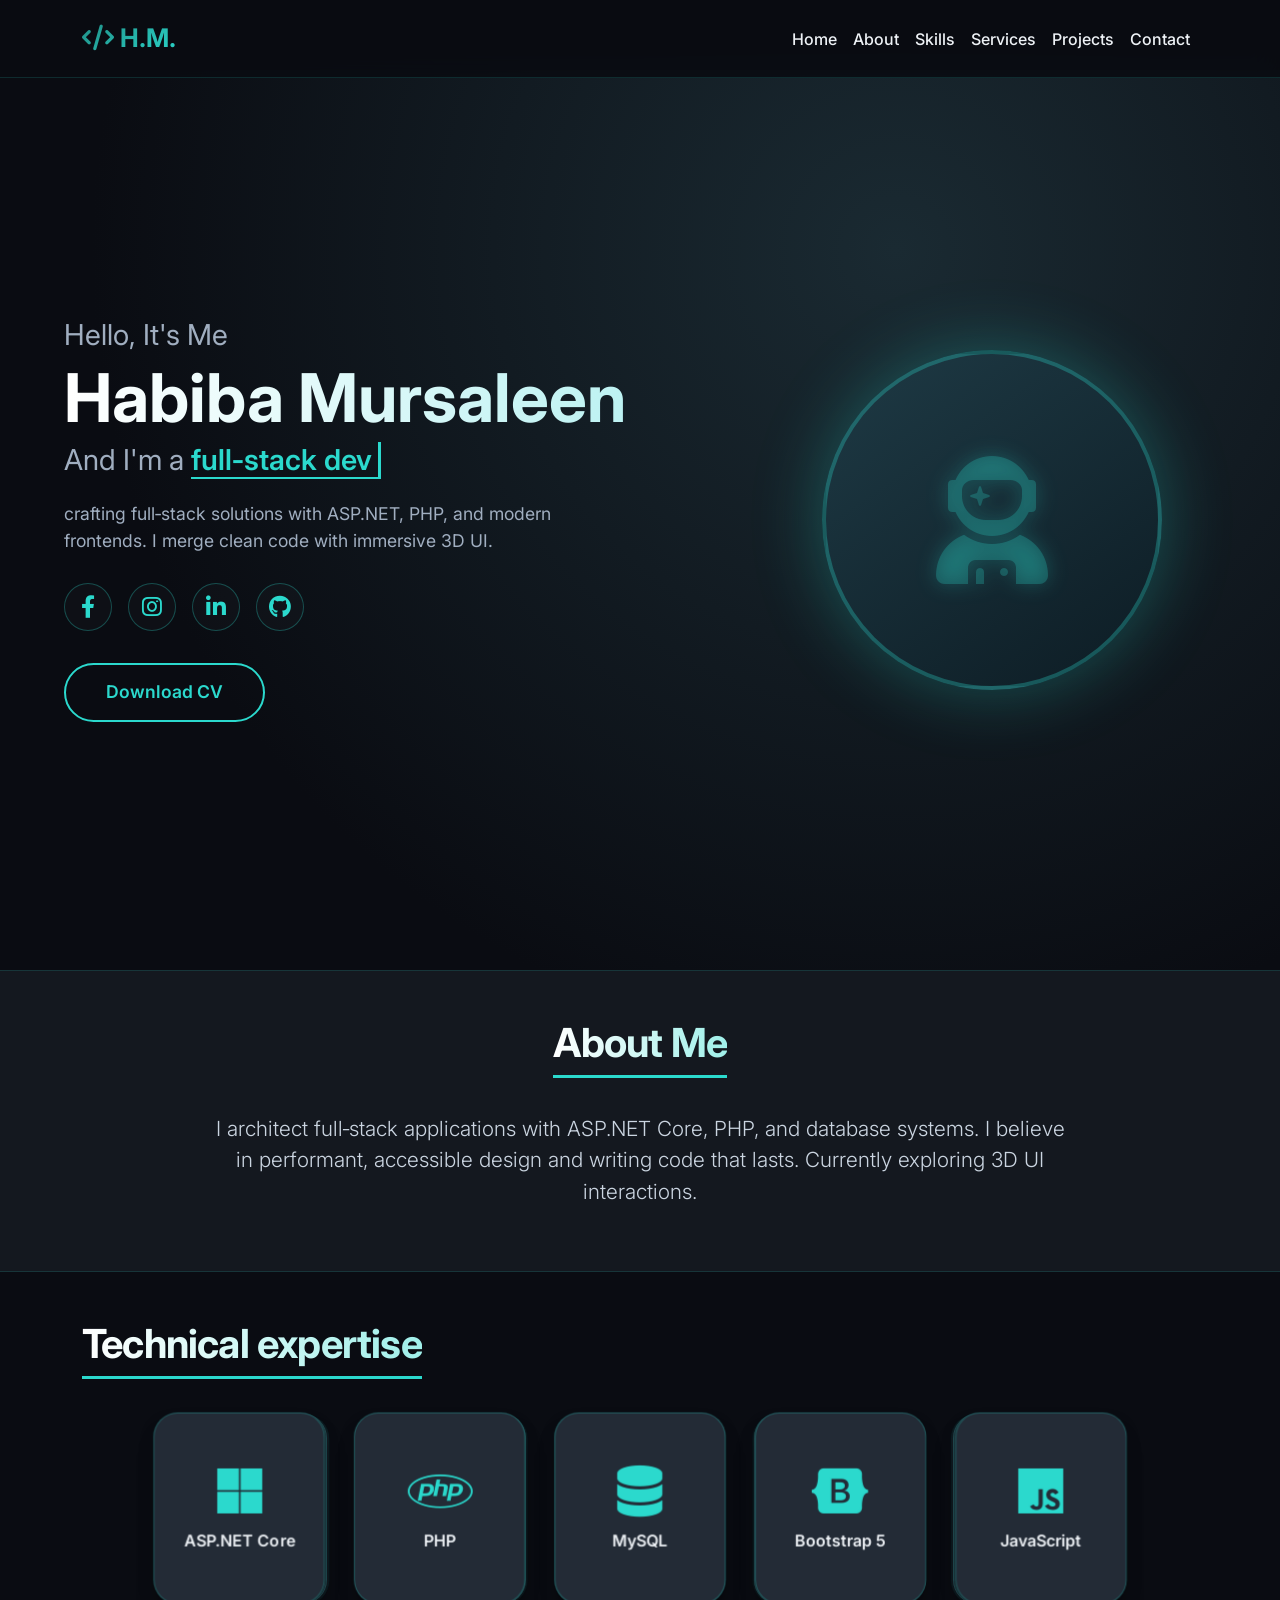
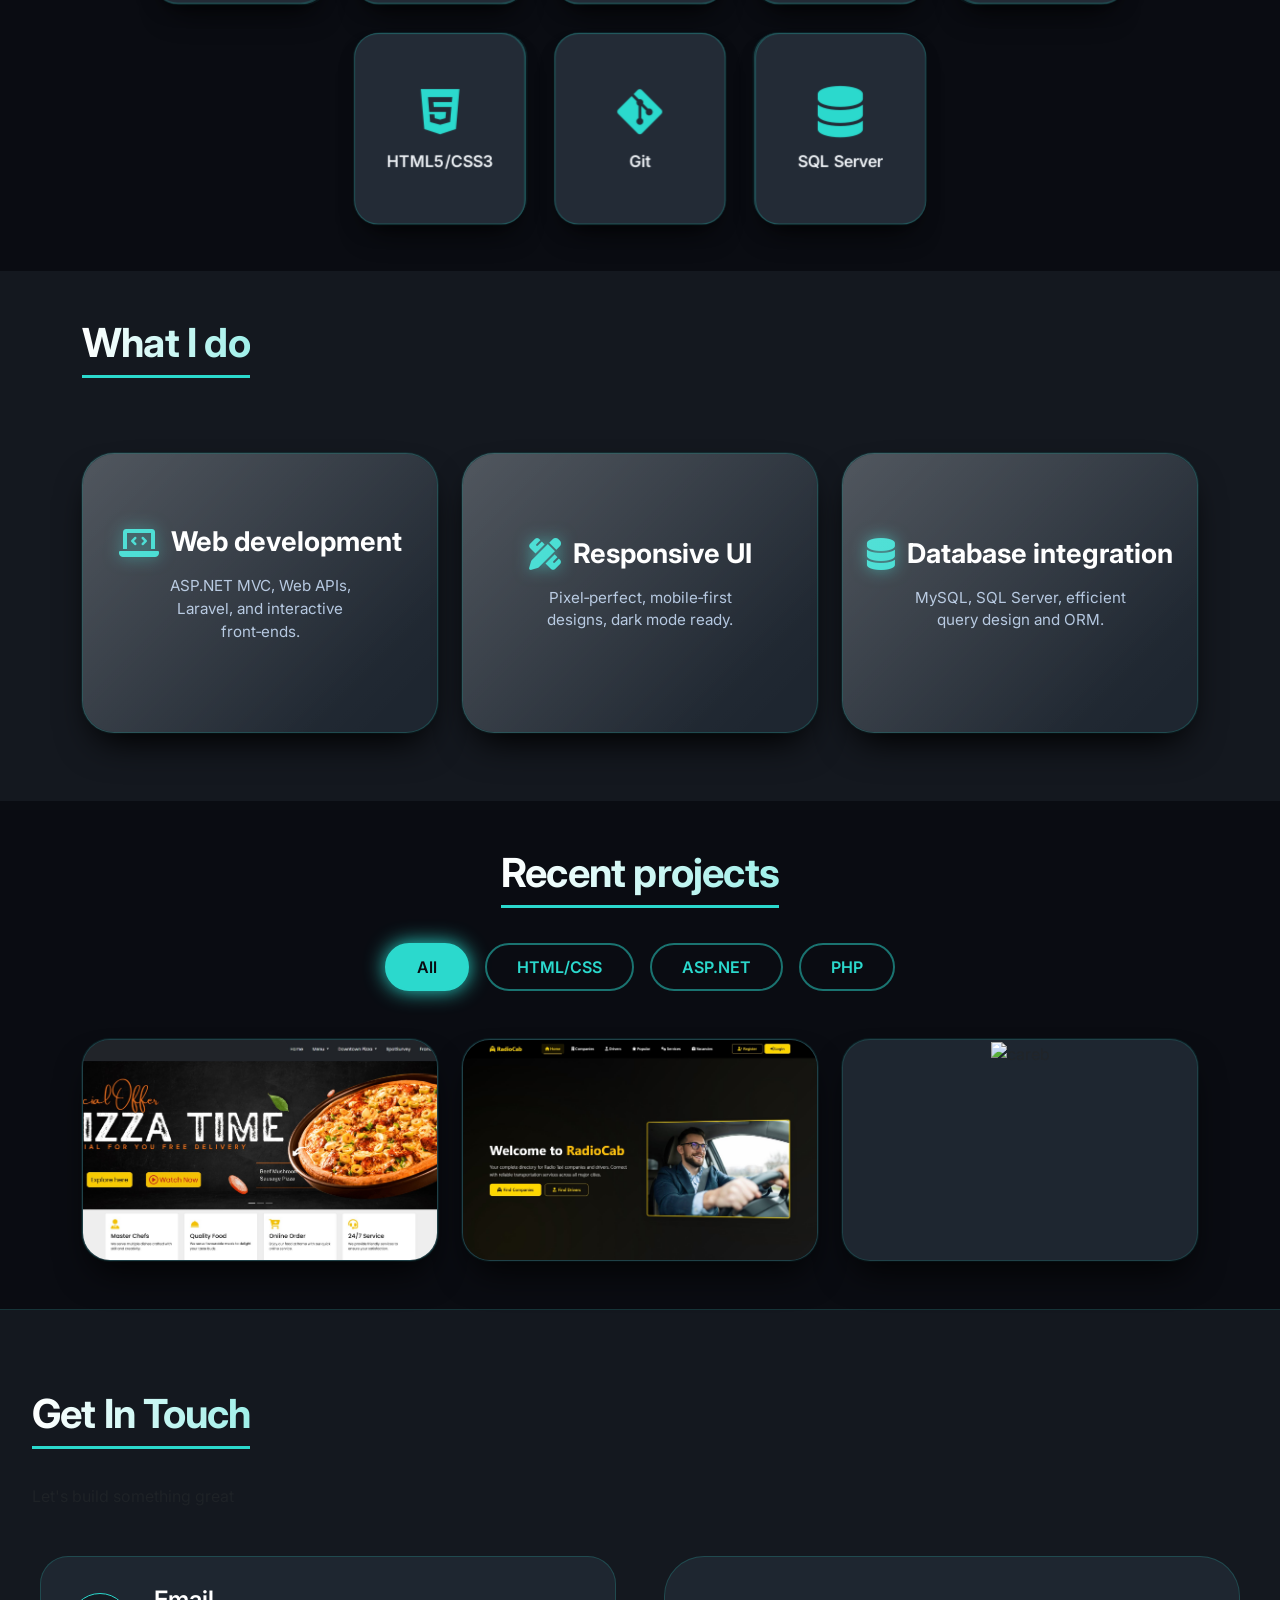
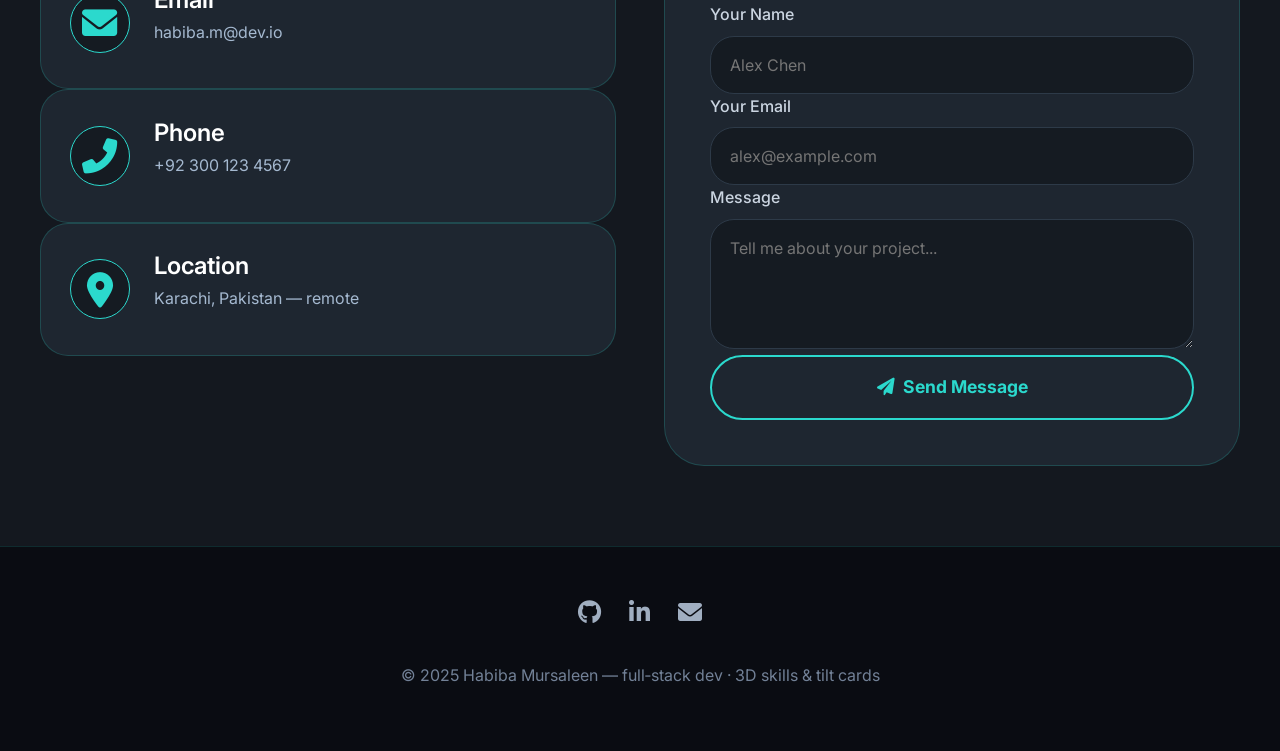
==== index.html @ 74e02c1f "add new version" ====
<!DOCTYPE html>
<html lang="en">
<head>
  <meta charset="UTF-8">
  <meta name="viewport" content="width=device-width, initial-scale=1.0">
  <title>Habiba Mursaleen · full‑stack dev (3D skills)</title>
  <!-- Animate.css + AOS + Font Awesome + Google Fonts + Bootstrap -->
  <link rel="stylesheet" href="https://cdnjs.cloudflare.com/ajax/libs/animate.css/4.1.1/animate.min.css"/>
  <link href="https://unpkg.com/aos@2.3.1/dist/aos.css" rel="stylesheet">
  <link rel="stylesheet" href="https://cdnjs.cloudflare.com/ajax/libs/font-awesome/6.0.0-beta3/css/all.min.css">
  <link href="https://fonts.googleapis.com/css2?family=Inter:opsz,wght@14..32,300;14..32,400;14..32,600;14..32,700&display=swap" rel="stylesheet">
  <link rel="stylesheet" href="https://cdn.jsdelivr.net/npm/bootstrap@5.3.0/dist/css/bootstrap.min.css">
  <style>
    :root {
      --bg-dark: #0a0c12;
      --surface-dark: #14181f;
      --card-dark: #1e2630;
      --primary-cyan: #2bd9cd;
      --primary-glow: #17c5b8;
      --text-light: #eef2f6;
      --text-muted: #a0aec0;
      --border-glow: rgba(43, 217, 205, 0.15);
      --grad-cyan: linear-gradient(145deg, #1f8a82, #2bd9cd);
      --shadow-card: 0 20px 35px -10px rgba(0, 0, 0, 0.8), 0 0 0 1px rgba(43, 217, 205, 0.1);
      --shadow-hover: 0 30px 45px -12px #000000, 0 0 0 1.5px #2bd9cd;
    }

    * {
      margin: 0;
      padding: 0;
      box-sizing: border-box;
    }

    body {
      font-family: 'Inter', sans-serif;
      background-color: var(--bg-dark);
      color: var(--text-light);
      overflow-x: hidden;
      scroll-behavior: smooth;
    }

    /* navbar */
    .navbar {
      background: rgba(10, 12, 18, 0.85) !important;
      backdrop-filter: blur(14px);
      padding: 0.9rem 2rem;
      border-bottom: 1px solid var(--border-glow);
    }
    .navbar-brand, .nav-link {
      color: var(--text-light) !important;
      font-weight: 500;
      transition: 0.2s;
    }
    .navbar-brand {
      font-weight: 700;
      font-size: 1.6rem;
      background: var(--grad-cyan);
      -webkit-background-clip: text;
      background-clip: text;
      color: transparent !important;
    }
    .nav-link:hover {
      color: var(--primary-cyan) !important;
      transform: translateY(-1px);
      text-shadow: 0 0 6px rgba(43, 217, 205, 0.6);
    }

    /* home */
    .main {
      display: flex;
      width: 100%;
      min-height: 100vh;
      background: radial-gradient(circle at 70% 20%, #1a2a32, var(--bg-dark) 70%);
      align-items: center;
      padding: 0 5%;
    }
    .div1 { flex: 1.2; padding-right: 2rem; }
    .div2 { flex: 0.8; display: flex; justify-content: center; align-items: center; }
    .home h3 {
      font-size: 1.8rem;
      font-weight: 400;
      color: var(--text-muted);
    }
    .home h1 {
      font-size: 4.2rem;
      font-weight: 700;
      line-height: 1.1;
      background: linear-gradient(to right, #ffffff, #b0f0f0);
      -webkit-background-clip: text;
      background-clip: text;
      color: transparent;
    }
    .home h3 span {
      color: var(--primary-cyan);
      font-weight: 600;
      border-bottom: 2px solid var(--primary-cyan);
    }
    .home p {
      font-size: 1.1rem;
      color: var(--text-muted);
      max-width: 550px;
      margin: 1.5rem 0 1.8rem;
    }
    .social-icons {
      display: flex;
      gap: 1rem;
      margin-bottom: 2rem;
    }
    .social-icons a {
      display: inline-flex;
      align-items: center;
      justify-content: center;
      width: 48px;
      height: 48px;
      border-radius: 50%;
      background: rgba(255,255,255,0.02);
      border: 1.5px solid rgba(43, 217, 205, 0.3);
      color: var(--primary-cyan);
      font-size: 1.4rem;
      transition: 0.25s;
      text-decoration: none;
    }
    .social-icons a:hover {
      background: var(--primary-cyan);
      color: #0a0c12;
      border-color: var(--primary-cyan);
      box-shadow: 0 0 20px var(--primary-cyan);
      transform: scale(1.07);
    }
    .btn-modern {
      position: relative;
      background: transparent;
      border: 2px solid var(--primary-cyan);
      border-radius: 3rem;
      padding: 0.9rem 2.5rem;
      font-weight: 600;
      font-size: 1.1rem;
      color: var(--primary-cyan);
      transition: 0.3s;
      overflow: hidden;
      z-index: 1;
    }
    .btn-modern::before {
      content: '';
      position: absolute;
      top: 0;
      left: 0;
      width: 0%;
      height: 100%;
      background: var(--primary-cyan);
      transition: 0.4s ease;
      z-index: 0;
    }
    .btn-modern:hover {
      color: #0a0c12;
    }
    .btn-modern:hover::before { width: 100%; }
    .btn-modern a { text-decoration: none; color: inherit; }

    .profile-glow {
      width: 340px; height: 340px; border-radius: 50%;
      background: linear-gradient(145deg, #1e3a45, #0d1c24);
      border: 4px solid rgba(43, 217, 205, 0.3);
      box-shadow: 0 0 70px rgba(43, 217, 205, 0.3);
      display: flex; align-items: center; justify-content: center;
      font-size: 8rem; color: rgba(43, 217, 205, 0.25);
      transition: 0.4s;
    }
    .profile-glow i { filter: drop-shadow(0 0 10px #2bd9cd); }
    .profile-glow:hover {
      border-color: var(--primary-cyan);
      box-shadow: 0 0 100px var(--primary-cyan);
    }

    /* headings */
    section h2 {
      font-size: 2.5rem; font-weight: 700; color: #ffffff;
      margin-bottom: 2.2rem; letter-spacing: -0.02em;
      background: linear-gradient(to right, #fff, #a0f0ea);
      -webkit-background-clip: text; background-clip: text; color: transparent;
      border-bottom: 3px solid var(--primary-cyan); padding-bottom: 8px;
      display: inline-block;
    }

    #about {
      background-color: var(--surface-dark);
      border-top: 1px solid var(--border-glow);
      border-bottom: 1px solid var(--border-glow);
    }
    #about p.lead {
      color: #cbd5e1; font-size: 1.3rem; max-width: 850px;
      margin-left: auto; margin-right: auto;
    }

    /* ===== PROFESSIONAL 3D TECHNICAL SKILLS SECTION (INTEGRATED) ===== */
    .skills-3d {
      max-width: 1300px;
      margin: 0 auto;
      text-align: center;
    }

    .skills-grid {
      display: flex;
      flex-wrap: wrap;
      justify-content: center;
      gap: 1.8rem;
      perspective: 2000px;
    }

    /* elegant 3D card */
    .skill-card-3d {
      width: 170px;
      height: 190px;
      transform-style: preserve-3d;
      transition: all 0.4s cubic-bezier(0.23, 1, 0.32, 1);
      cursor: pointer;
      position: relative;
    }

    .skill-card-inner {
      position: relative;
      width: 100%;
      height: 100%;
      transform-style: preserve-3d;
      transition: transform 0.4s;
    }

    /* base layer - main card */
    .skill-base {
      position: absolute;
      width: 100%;
      height: 100%;
      background: #1e2630;
      border-radius: 24px;
      transform: translateZ(0);
      box-shadow: 0 20px 30px -15px rgba(0, 0, 0, 0.7);
      border: 1px solid rgba(43, 217, 205, 0.2);
      transition: all 0.3s;
    }

    /* front layer - content */
    .skill-front {
      position: absolute;
      width: 100%;
      height: 100%;
      background: #232b36;
      border-radius: 24px;
      transform: translateZ(15px);
      display: flex;
      flex-direction: column;
      align-items: center;
      justify-content: center;
      padding: 1.2rem;
      box-shadow: 0 10px 20px -8px rgba(0, 0, 0, 0.5);
      border: 1px solid rgba(43, 217, 205, 0.3);
      transition: transform 0.3s, border-color 0.2s;
    }

    .skill-front i {
      font-size: 3.2rem;
      color: #2bd9cd;
      margin-bottom: 0.8rem;
      transition: all 0.3s;
    }

    .skill-front span {
      font-weight: 600;
      font-size: 1rem;
      color: #eef2f6;
      text-align: center;
      line-height: 1.4;
    }

    /* middle depth layer */
    .skill-mid {
      position: absolute;
      width: 100%;
      height: 100%;
      background: #1a212a;
      border-radius: 24px;
      transform: translateZ(8px);
      border: 1px solid rgba(43, 217, 205, 0.15);
      transition: transform 0.3s;
    }

    /* back layer (shadow depth) */
    .skill-back {
      position: absolute;
      width: 100%;
      height: 100%;
      background: #151c24;
      border-radius: 24px;
      transform: translateZ(-8px);
      box-shadow: 0 0 0 1px rgba(43, 217, 205, 0.1);
      transition: transform 0.3s;
    }

    /* subtle shine overlay */
    .skill-shine {
      position: absolute;
      top: 0;
      left: 0;
      width: 100%;
      height: 100%;
      border-radius: 24px;
      background: linear-gradient(135deg, rgba(255,255,255,0.1) 0%, rgba(255,255,255,0) 70%);
      pointer-events: none;
      z-index: 10;
      transform: translateZ(20px);
      opacity: 0;
      transition: opacity 0.3s;
    }

    /* HOVER EFFECTS */
    .skill-card-3d:hover {
      transform: translateZ(20px) rotateX(4deg) rotateY(6deg);
    }

    .skill-card-3d:hover .skill-front {
      transform: translateZ(28px);
      border-color: #2bd9cd;
      box-shadow: 0 15px 30px -10px rgba(43, 217, 205, 0.3);
    }

    .skill-card-3d:hover .skill-mid {
      transform: translateZ(14px);
      background: #1f2937;
    }

    .skill-card-3d:hover .skill-back {
      transform: translateZ(-12px);
      background: #11181f;
      box-shadow: 0 0 0 2px rgba(43, 217, 205, 0.2);
    }

    .skill-card-3d:hover .skill-shine {
      opacity: 0.5;
    }

    .skill-card-3d:hover .skill-front i {
      color: #ffffff;
      filter: drop-shadow(0 0 10px #2bd9cd);
      transform: scale(1.1);
    }

    .skill-card-3d:hover .skill-base {
      background: #1a2632;
      border-color: rgba(43, 217, 205, 0.4);
    }

    /* individual icon colors on hover (subtle variation) */
    .skill-card-3d:hover:nth-child(1) i { color: #2bd9cd; }
    .skill-card-3d:hover:nth-child(2) i { color: #a78bfa; }
    .skill-card-3d:hover:nth-child(3) i { color: #f59e0b; }
    .skill-card-3d:hover:nth-child(4) i { color: #ec4899; }
    .skill-card-3d:hover:nth-child(5) i { color: #fbbf24; }
    .skill-card-3d:hover:nth-child(6) i { color: #34d399; }
    .skill-card-3d:hover:nth-child(7) i { color: #f87171; }
    .skill-card-3d:hover:nth-child(8) i { color: #60a5fa; }

    /* service cards with 3D tilt (existing) */
    .service-card {
      border-radius: 32px;
      transform-style: preserve-3d;
      height: 280px;
      width: 100%;
      cursor: pointer;
      margin-bottom: 20px;
    }

    .service-card .atvImg-container {
      position: relative;
      width: 100%;
      height: 100%;
      border-radius: 32px;
      transition: all 0.2s ease-out;
    }

    .service-card .atvImg-container.over {
      box-shadow: 0 45px 100px rgba(0, 0, 0, 0.6), 0 0 0 2px var(--primary-cyan);
    }

    .service-card .atvImg-layers {
      position: relative;
      width: 100%;
      height: 100%;
      border-radius: 32px;
      overflow: hidden;
      transform-style: preserve-3d;
      background: var(--card-dark);
      box-shadow: var(--shadow-card);
      border: 1px solid rgba(43, 217, 205, 0.2);
    }

    .service-card .atvImg-rendered-layer {
      position: absolute;
      width: 100%;
      height: 100%;
      top: 0;
      left: 0;
      transition: all 0.1s ease-out;
      border-radius: 32px;
      display: flex;
      flex-direction: column;
      align-items: center;
      justify-content: center;
      text-align: center;
      background: transparent;
      pointer-events: none;
    }

    .service-card .atvImg-shadow {
      position: absolute;
      top: 5%; left: 5%;
      width: 90%; height: 90%;
      transition: all 0.2s ease-out;
      box-shadow: 0 8px 30px rgba(0, 0, 0, 0.8);
      border-radius: 32px;
      pointer-events: none;
    }

    .service-card .atvImg-shine {
      position: absolute;
      top: 0; left: 0; right: 0; bottom: 0;
      border-radius: 32px;
      background: linear-gradient(135deg, rgba(255,255,255,0.2) 0%,rgba(255,255,255,0) 80%);
      pointer-events: none;
      z-index: 10;
      opacity: 0.7;
    }

    .service-content {
      display: flex;
      flex-direction: column;
      align-items: center;
      padding: 1.5rem;
    }
    .title-wrapper {
      display: flex;
      align-items: center;
      gap: 12px;
      margin-bottom: 1rem;
    }
    .title-wrapper i {
      font-size: 2rem;
      color: var(--primary-cyan);
      filter: drop-shadow(0 0 8px rgba(43, 217, 205, 0.6));
    }
    .title-wrapper h3 {
      font-size: 1.7rem;
      font-weight: 700;
      color: #ffffff;
      margin: 0;
    }
    .service-desc {
      color: #b0c4de;
      font-size: 0.95rem;
      max-width: 240px;
      line-height: 1.5;
      text-align: center;
    }

    /* project cards */
    .project-item {
      perspective: 1200px;
    }
    .project-item .card {
      background: var(--card-dark);
      border: 1px solid rgba(43, 217, 205, 0.15);
      border-radius: 28px;
      overflow: hidden;
      box-shadow: var(--shadow-card);
      transition: 0.3s ease;
      position: relative;
    }
    .project-img-wrapper {
      position: relative;
      overflow: hidden;
      height: 220px;
    }
    .project-img-wrapper img {
      width: 100%;
      height: 100%;
      object-fit: cover;
      transition: transform 0.5s ease;
    }
    .project-overlay {
      position: absolute;
      top: 0; left: 0; width: 100%; height: 100%;
      background: linear-gradient(145deg, rgba(10, 12, 18, 0.85), rgba(43, 217, 205, 0.25));
      backdrop-filter: blur(4px);
      display: flex; flex-direction: column; justify-content: center; align-items: center;
      padding: 1.5rem; text-align: center;
      opacity: 0; transform: translateY(20px);
      transition: opacity 0.4s ease, transform 0.4s ease;
      border-radius: 28px;
    }
    .project-overlay p { color: #e0f2fe; margin-bottom: 1rem; font-size: 0.95rem; }
    .project-overlay .tech-badge {
      display: flex; gap: 8px; flex-wrap: wrap; justify-content: center; margin-bottom: 1.2rem;
    }
    .project-overlay .tech-badge span {
      background: rgba(43, 217, 205, 0.2); border: 1px solid var(--primary-cyan);
      border-radius: 40px; padding: 4px 14px; font-size: 0.8rem; font-weight: 600; color: #fff;
    }
    .project-overlay .btn-ghost {
      background: transparent; border: 2px solid white; border-radius: 40px;
      padding: 8px 24px; font-weight: 600; color: white; text-decoration: none; transition: 0.2s;
    }
    .project-overlay .btn-ghost:hover {
      background: white; color: #0a0c12; border-color: var(--primary-cyan);
    }
    .project-item .card:hover .project-overlay {
      opacity: 1; transform: translateY(0);
    }
    .project-item .card:hover img { transform: scale(1.1); }
    .card-body a { text-decoration: none; font-weight: 700; font-size: 1.3rem; color: #ffffff; }
    .card-body a:hover { color: var(--primary-cyan); }
    .card-body p { color: #a0b3c9; }

    /* filter buttons */
    .filter {
      background: transparent; border: 2px solid rgba(43, 217, 205, 0.5);
      color: var(--primary-cyan); font-weight: 600; border-radius: 50px;
      padding: 10px 30px; margin: 0 6px; transition: 0.2s;
    }
    .filter:hover, .filter.active {
      background: var(--primary-cyan); border-color: var(--primary-cyan);
      color: #0a0c12; box-shadow: 0 0 20px #2bd9cd;
    }

    /* contact section */
    .contact {
      background: var(--surface-dark); border-top: 1px solid var(--border-glow);
      padding: 5rem 2rem;
    }
    .contact-content {
      max-width: 1200px; margin: 3rem auto 0;
      display: grid; grid-template-columns: 1fr 1fr; gap: 3rem;
    }
    .contact-item {
      display: flex; align-items: center; gap: 1.5rem;
      padding: 1.8rem; background: var(--card-dark);
      border-radius: 28px; border: 1px solid rgba(43, 217, 205, 0.2);
      transition: 0.25s;
    }
    .contact-item:hover {
      border-color: var(--primary-cyan); transform: translateX(8px);
      box-shadow: 0 0 25px rgba(43,217,205,0.3);
    }
    .contact-item i {
      font-size: 2.2rem; color: var(--primary-cyan);
      width: 60px; height: 60px; display: flex; align-items: center; justify-content: center;
      background: rgba(0,0,0,0.3); border-radius: 50%; border: 1px solid var(--primary-cyan);
    }
    .contact-details h4 { color: #ffffff; margin-bottom: 0.3rem; font-weight: 600; }
    .contact-details p { color: #a5b9d0; }
    .contact-form {
      background: var(--card-dark); padding: 2.8rem;
      border-radius: 40px; border: 1px solid rgba(43, 217, 205, 0.2);
    }
    .form-group label { display: block; color: #cbd5e1; font-weight: 500; margin-bottom: 0.6rem; }
    .form-group input, .form-group textarea {
      width: 100%; padding: 1rem 1.2rem;
      background: rgba(0,0,0,0.3); border: 1.5px solid #2d3a48;
      border-radius: 24px; color: #f1f7fe; transition: 0.2s;
    }
    .form-group input:focus, .form-group textarea:focus {
      outline: none; border-color: var(--primary-cyan);
      box-shadow: 0 0 15px rgba(43,217,205,0.3);
    }
    .submit-btn {
      width: 100%; padding: 1.1rem; background: transparent;
      border: 2px solid var(--primary-cyan); color: var(--primary-cyan);
      border-radius: 40px; font-weight: 700; font-size: 1.1rem; transition: 0.3s;
    }
    .submit-btn:hover {
      background: var(--primary-cyan); color: #0a0c12;
      box-shadow: 0 0 30px #2bd9cd;
    }

    footer {
      background: #0a0c12; border-top: 1px solid rgba(43,217,205,0.15);
      padding: 3rem 0; text-align: center;
    }
    footer .social-icon {
      color: var(--text-muted); font-size: 1.5rem; margin: 0 12px; transition: 0.2s;
    }
    footer .social-icon:hover {
      color: var(--primary-cyan); text-shadow: 0 0 12px #2bd9cd;
    }
    footer p { color: #728197; margin-top: 2rem; }
    footer i.fa-heart { color: #ff79c6; }

    #typed { border-right: 3px solid var(--primary-cyan); padding-right: 6px; animation: blink 0.8s step-end infinite; }
    @keyframes blink { 50% { border-color: transparent; } }
  </style>
</head>
<body>
  <!-- navbar -->
  <nav class="navbar navbar-expand-lg fixed-top navbar-dark">
    <div class="container">
      <a class="navbar-brand animate__animated animate__pulse" href="#home"><i class="fas fa-code"></i> H.M.</a>
      <button class="navbar-toggler" type="button" data-bs-toggle="collapse" data-bs-target="#navbarNav">
        <span class="navbar-toggler-icon"></span>
      </button>
      <div class="collapse navbar-collapse" id="navbarNav">
        <ul class="navbar-nav ms-auto">
          <li class="nav-item"><a class="nav-link" href="#home">Home</a></li>
          <li class="nav-item"><a class="nav-link" href="#about">About</a></li>
          <li class="nav-item"><a class="nav-link" href="#skills">Skills</a></li>
          <li class="nav-item"><a class="nav-link" href="#services">Services</a></li>
          <li class="nav-item"><a class="nav-link" href="#projects">Projects</a></li>
          <li class="nav-item"><a class="nav-link" href="#contact">Contact</a></li>
        </ul>
      </div>
    </div>
  </nav>

  <!-- home -->
  <section id="home" style="padding-top: 70px;">
    <div class="main">
      <div class="div1" data-aos="fade-right">
        <div class="home">
          <h3>Hello, It's Me</h3>
          <h1>Habiba Mursaleen</h1>
          <h3>And I'm a <span id="typed"></span></h3>
          <p>crafting full‑stack solutions with ASP.NET, PHP, and modern frontends. I merge clean code with immersive 3D UI.</p>
          <div class="social-icons">
            <a href="#" aria-label="facebook"><i class="fab fa-facebook-f"></i></a>
            <a href="#" aria-label="instagram"><i class="fab fa-instagram"></i></a>
            <a href="#" aria-label="linkedin"><i class="fab fa-linkedin-in"></i></a>
            <a href="#" aria-label="github"><i class="fab fa-github"></i></a>
          </div>
          <button class="btn-modern"><a href="#"><span>Download CV</span></a></button>
        </div>
      </div>
      <div class="div2" data-aos="fade-left">
        <div class="profile-glow">
          <i class="fas fa-user-astronaut"></i>
        </div>
      </div>
    </div>
  </section>

  <!-- about -->
  <section id="about" class="py-5 text-center" data-aos="fade-up">
    <div class="container">
      <h2>About Me</h2>
      <p class="lead">I architect full‑stack applications with ASP.NET Core, PHP, and database systems. I believe in performant, accessible design and writing code that lasts. Currently exploring 3D UI interactions.</p>
    </div>
  </section>

  <!-- NEW 3D TECHNICAL SKILLS SECTION (REPLACES OLD SKILLS) -->
  <section id="skills" class="py-5" data-aos="fade-up" style="background: var(--bg-dark);">
    <div class="container">
      <h2 class="text-center">Technical expertise</h2>
      
      <div class="skills-grid">
        <!-- ASP.NET Core -->
        <div class="skill-card-3d">
          <div class="skill-card-inner">
            <div class="skill-base"></div>
            <div class="skill-mid"></div>
            <div class="skill-back"></div>
            <div class="skill-front">
              <i class="fa-brands fa-microsoft"></i>
              <span>ASP.NET Core</span>
            </div>
            <div class="skill-shine"></div>
          </div>
        </div>

        <!-- PHP -->
        <div class="skill-card-3d">
          <div class="skill-card-inner">
            <div class="skill-base"></div>
            <div class="skill-mid"></div>
            <div class="skill-back"></div>
            <div class="skill-front">
              <i class="fa-brands fa-php"></i>
              <span>PHP</span>
            </div>
            <div class="skill-shine"></div>
          </div>
        </div>

        <!-- MySQL -->
        <div class="skill-card-3d">
          <div class="skill-card-inner">
            <div class="skill-base"></div>
            <div class="skill-mid"></div>
            <div class="skill-back"></div>
            <div class="skill-front">
              <i class="fa-solid fa-database"></i>
              <span>MySQL</span>
            </div>
            <div class="skill-shine"></div>
          </div>
        </div>

        <!-- Bootstrap 5 -->
        <div class="skill-card-3d">
          <div class="skill-card-inner">
            <div class="skill-base"></div>
            <div class="skill-mid"></div>
            <div class="skill-back"></div>
            <div class="skill-front">
              <i class="fa-brands fa-bootstrap"></i>
              <span>Bootstrap 5</span>
            </div>
            <div class="skill-shine"></div>
          </div>
        </div>

        <!-- JavaScript -->
        <div class="skill-card-3d">
          <div class="skill-card-inner">
            <div class="skill-base"></div>
            <div class="skill-mid"></div>
            <div class="skill-back"></div>
            <div class="skill-front">
              <i class="fa-brands fa-js"></i>
              <span>JavaScript</span>
            </div>
            <div class="skill-shine"></div>
          </div>
        </div>

        <!-- HTML5/CSS3 -->
        <div class="skill-card-3d">
          <div class="skill-card-inner">
            <div class="skill-base"></div>
            <div class="skill-mid"></div>
            <div class="skill-back"></div>
            <div class="skill-front">
              <i class="fa-brands fa-html5"></i>
              <span>HTML5/CSS3</span>
            </div>
            <div class="skill-shine"></div>
          </div>
        </div>

        <!-- Git -->
        <div class="skill-card-3d">
          <div class="skill-card-inner">
            <div class="skill-base"></div>
            <div class="skill-mid"></div>
            <div class="skill-back"></div>
            <div class="skill-front">
              <i class="fa-brands fa-git-alt"></i>
              <span>Git</span>
            </div>
            <div class="skill-shine"></div>
          </div>
        </div>

        <!-- sql server -->
        <div class="skill-card-3d">
          <div class="skill-card-inner">
            <div class="skill-base"></div>
            <div class="skill-mid"></div>
            <div class="skill-back"></div>
            <div class="skill-front">
              <i class="fa-solid fa-database"></i>
              <span>SQL Server</span>
            </div>
            <div class="skill-shine"></div>
          </div>
        </div>
      </div>
  </section>

  <!-- SERVICES with 3D tilt effect -->
  <section id="services" class="py-5" data-aos="fade-up" style="background: var(--surface-dark);">
    <div class="container">
      <h2 class="text-center">What I do</h2>
      <div class="row g-4 mt-3">
        <!-- card 1 - Web development -->
        <div class="col-md-4">
          <div class="service-card atvImg" id="service-1">
            <div class="atvImg-layer" data-layer="content"></div>
            <div class="atvImg-layer" data-layer="shine"></div>
          </div>
        </div>
        <!-- card 2 - Responsive UI -->
        <div class="col-md-4">
          <div class="service-card atvImg" id="service-2">
            <div class="atvImg-layer" data-layer="content"></div>
            <div class="atvImg-layer" data-layer="shine"></div>
          </div>
        </div>
        <!-- card 3 - Database integration -->
        <div class="col-md-4">
          <div class="service-card atvImg" id="service-3">
            <div class="atvImg-layer" data-layer="content"></div>
            <div class="atvImg-layer" data-layer="shine"></div>
          </div>
        </div>
      </div>
    </div>
  </section>

  <!-- projects -->
  <section id="projects" class="py-5" style="background: var(--bg-dark);" data-aos="fade-up">
    <div class="container text-center">
      <h2>Recent projects</h2>
      <div class="mb-5">
        <button class="btn filter active" data-filter="all">All</button>
        <button class="btn filter" data-filter="html">HTML/CSS</button>
        <button class="btn filter" data-filter="asp">ASP.NET</button>
        <button class="btn filter" data-filter="php">PHP</button>
      </div>

      <div class="row g-4">
        <!-- HTML project -->
        <div class="col-md-4 project-item html">
          <div class="card">
            <div class="project-img-wrapper">
              <img src="p1.jpg" alt="pizza">
              <div class="project-overlay">
                <div class="tech-badge"><span>HTML5</span><span>CSS3</span><span>Bootstrap</span></div>
                <p>Fully responsive pizza restaurant static site.</p>
                <a href="https://hab712.github.io/shalepizza/" target="_blank" class="btn-ghost">Live preview</a>
              </div>
            </div>
          </div>
        </div>
        <!-- ASP.NET project -->
        <div class="col-md-4 project-item asp">
          <div class="card">
            <div class="project-img-wrapper">
              <img src="p2.jpg" alt="radiocab">
              <div class="project-overlay">
                <div class="tech-badge"><span>ASP.NET MVC</span><span>SQL Server</span></div>
                <p>Cab booking system with admin panel.</p>
                <a href="#" class="btn-ghost" target="_blank">Live Preview</a>
              </div>
            </div>
          </div>
        </div>
        <!-- PHP project -->
        <div class="col-md-4 project-item php">
          <div class="card">
            <div class="project-img-wrapper">
              <img src="https://placehold.co/600x400/0b262e/2bd9cd?text=CAREb" alt="careb">
              <div class="project-overlay">
                <div class="tech-badge"><span>PHP</span><span>MySQL</span><span>Laravel</span></div>
                <p>Healthcare management prototype.</p>
                <a href="#" class="btn-ghost" target="_blank">Live Preview</a>
              </div>
            </div>
          </div>
        </div>
      </div>
    </div>
  </section>

  <!-- contact -->
  <section class="contact" id="contact">
    <h2 class="section-title" data-aos="fade-up">Get In Touch</h2>
    <p class="section-subtitle text-muted" data-aos="fade-up" data-aos-delay="100">Let's build something great</p>
    <div class="contact-content">
      <div class="contact-info" data-aos="fade-right">
        <div class="contact-item"><i class="fas fa-envelope"></i><div class="contact-details"><h4>Email</h4><p>habiba.m@dev.io</p></div></div>
        <div class="contact-item"><i class="fas fa-phone-alt"></i><div class="contact-details"><h4>Phone</h4><p>+92 300 123 4567</p></div></div>
        <div class="contact-item"><i class="fas fa-map-marker-alt"></i><div class="contact-details"><h4>Location</h4><p>Karachi, Pakistan — remote</p></div></div>
      </div>
      <form class="contact-form" data-aos="fade-left">
        <div class="form-group"><label for="name">Your Name</label><input type="text" id="name" placeholder="Alex Chen" required></div>
        <div class="form-group"><label for="email">Your Email</label><input type="email" id="email" placeholder="alex@example.com" required></div>
        <div class="form-group"><label for="message">Message</label><textarea id="message" placeholder="Tell me about your project..." rows="4" required></textarea></div>
        <button type="submit" class="submit-btn"><i class="fas fa-paper-plane me-2"></i>Send Message</button>
      </form>
    </div>
  </section>

  <!-- footer -->
  <footer>
    <div class="container">
      <div class="mb-4">
        <a href="https://github.com/HAB712" class="social-icon"><i class="fab fa-github"></i></a>
        <a href="https://www.linkedin.com/in/habiba-mursaleen-426753395/" class="social-icon"><i class="fab fa-linkedin-in"></i></a>
        <a href="mailto:shaikhhabiba526@gmail.com" class="social-icon"><i class="fas fa-envelope"></i></a>
      </div>
      <p>© 2025 Habiba Mursaleen — full‑stack dev · 3D skills & tilt cards</p>
    </div>
  </footer>

  <!-- scripts -->
  <script src="https://cdn.jsdelivr.net/npm/bootstrap@5.3.0/dist/js/bootstrap.bundle.min.js"></script>
  <script src="https://unpkg.com/aos@2.3.1/dist/aos.js"></script>
  <script>
    AOS.init({ duration: 800, once: false, mirror: true });

    // smooth scroll
    document.querySelectorAll('a[href^="#"]').forEach(anchor => {
      anchor.addEventListener('click', function (e) {
        e.preventDefault();
        const target = document.querySelector(this.getAttribute('href'));
        if (target) target.scrollIntoView({ behavior: 'smooth', block: 'start' });
      });
    });

    // typed effect
    const typedSpan = document.getElementById('typed');
    const roles = ['full‑stack dev', 'ASP.NET expert', 'PHP artisan', '3D UI lover'];
    let roleIndex = 0, charIndex = 0, isDeleting = false;
    function typeEffect() {
      const currentRole = roles[roleIndex];
      if (isDeleting) typedSpan.textContent = currentRole.substring(0, charIndex - 1), charIndex--;
      else typedSpan.textContent = currentRole.substring(0, charIndex + 1), charIndex++;
      if (!isDeleting && charIndex === currentRole.length) { isDeleting = true; setTimeout(typeEffect, 2000); }
      else if (isDeleting && charIndex === 0) { isDeleting = false; roleIndex = (roleIndex + 1) % roles.length; setTimeout(typeEffect, 300); }
      else setTimeout(typeEffect, isDeleting ? 60 : 100);
    }
    typeEffect();

    // atvImg for service cards
    function atvImg() {
      var d = document;
      var imgs = d.querySelectorAll('.atvImg');
      if (imgs.length <= 0) return;

      for (var l = 0; l < imgs.length; l++) {
        var thisImg = imgs[l];
        var layerElems = thisImg.querySelectorAll('.atvImg-layer');
        var totalLayerElems = layerElems.length;
        if (totalLayerElems <= 0) continue;

        var cardIndex = l;
        var icons = ['fa-laptop-code', 'fa-pen-ruler', 'fa-database'];
        var titles = ['Web development', 'Responsive UI', 'Database integration'];
        var descs = [
          'ASP.NET MVC, Web APIs, Laravel, and interactive front‑ends.',
          'Pixel‑perfect, mobile‑first designs, dark mode ready.',
          'MySQL, SQL Server, efficient query design and ORM.'
        ];

        while (thisImg.firstChild) thisImg.removeChild(thisImg.firstChild);

        var containerHTML = d.createElement('div');
        var shineHTML = d.createElement('div');
        var shadowHTML = d.createElement('div');
        var layersHTML = d.createElement('div');
        var layers = [];

        containerHTML.className = 'atvImg-container';
        shineHTML.className = 'atvImg-shine';
        shadowHTML.className = 'atvImg-shadow';
        layersHTML.className = 'atvImg-layers';

        for (var i = 0; i < totalLayerElems; i++) {
          var layer = d.createElement('div');
          layer.className = 'atvImg-rendered-layer';
          
          if (i === 0) {
            layer.innerHTML = '<div class="service-content">' +
              '<div class="title-wrapper">' +
                '<i class="fas ' + icons[cardIndex] + '"></i>' +
                '<h3>' + titles[cardIndex] + '</h3>' +
              '</div>' +
              '<p class="service-desc">' + descs[cardIndex] + '</p>' +
              '</div>';
          } else {
            layer.style.background = 'linear-gradient(135deg, rgba(255,255,255,0.1) 0%, rgba(255,255,255,0) 90%)';
            layer.style.pointerEvents = 'none';
          }
          
          layersHTML.appendChild(layer);
          layers.push(layer);
        }

        containerHTML.appendChild(shadowHTML);
        containerHTML.appendChild(layersHTML);
        containerHTML.appendChild(shineHTML);
        thisImg.appendChild(containerHTML);

        var w = thisImg.clientWidth || thisImg.offsetWidth || 350;
        thisImg.style.transform = 'perspective(' + w * 3 + 'px)';

        (function(_thisImg, _layers, _totalLayers, _shine) {
          _thisImg.addEventListener('mousemove', function(e) {
            processMovement(e, false, _thisImg, _layers, _totalLayers, _shine);
          });
          _thisImg.addEventListener('mouseenter', function() {
            _thisImg.firstChild.className += ' over';
          });
          _thisImg.addEventListener('mouseleave', function() {
            var container = _thisImg.firstChild;
            container.className = container.className.replace(' over', '');
            container.style.transform = '';
            _shine.style.cssText = '';
            for (var ly = 0; ly < _totalLayers; ly++) {
              _layers[ly].style.transform = '';
            }
          });
        })(thisImg, layers, totalLayerElems, shineHTML);
      }

      function processMovement(e, touchEnabled, elem, layers, totalLayers, shine) {
        var bd = document.body, htm = document.documentElement;
        var bdst = bd.scrollTop || htm.scrollTop;
        var bdsl = bd.scrollLeft;
        var pageX = (touchEnabled && e.touches) ? e.touches[0].pageX : e.pageX;
        var pageY = (touchEnabled && e.touches) ? e.touches[0].pageY : e.pageY;
        var offsets = elem.getBoundingClientRect();
        var w = elem.clientWidth || elem.offsetWidth || 350;
        var h = elem.clientHeight || elem.offsetHeight || 280;
        var wMultiple = 320 / w;
        var offsetX = 0.52 - (pageX - offsets.left - bdsl) / w;
        var offsetY = 0.52 - (pageY - offsets.top - bdst) / h;
        var dy = (pageY - offsets.top - bdst) - h / 2;
        var dx = (pageX - offsets.left - bdsl) - w / 2;
        var yRotate = (offsetX - dx) * (0.07 * wMultiple);
        var xRotate = (dy - offsetY) * (0.1 * wMultiple);
        var imgCSS = 'rotateX(' + xRotate + 'deg) rotateY(' + yRotate + 'deg)';

        if (elem.firstChild.className.indexOf(' over') != -1) {
          imgCSS += ' scale3d(1.05,1.05,1.05)';
        }
        elem.firstChild.style.transform = imgCSS;

        var arad = Math.atan2(dy, dx);
        var angle = arad * 180 / Math.PI - 90;
        if (angle < 0) angle += 360;

        var shineIntensity = (pageY - offsets.top - bdst) / h * 0.3;
        shine.style.background = 'linear-gradient(' + angle + 'deg, rgba(255,255,255,' + shineIntensity + ') 0%,rgba(255,255,255,0) 80%)';
        shine.style.transform = 'translateX(' + (offsetX * totalLayers - 0.1) + 'px) translateY(' + (offsetY * totalLayers - 0.1) + 'px)';

        var revNum = totalLayers;
        for (var ly = 0; ly < totalLayers; ly++) {
          var factor = (ly * 2.5) / wMultiple;
          layers[ly].style.transform = 'translateX(' + (offsetX * revNum) * factor + 'px) translateY(' + (offsetY * totalLayers) * factor + 'px)';
          revNum--;
        }
      }
    }

    window.addEventListener('load', function() {
      atvImg();
    });

    // filter UI mock
    const filterBtns = document.querySelectorAll('.filter');
    filterBtns.forEach(btn => {
      btn.addEventListener('click', function () {
        filterBtns.forEach(b => b.classList.remove('active'));
        this.classList.add('active');
      });
    });
  </script>
</body>
</html>
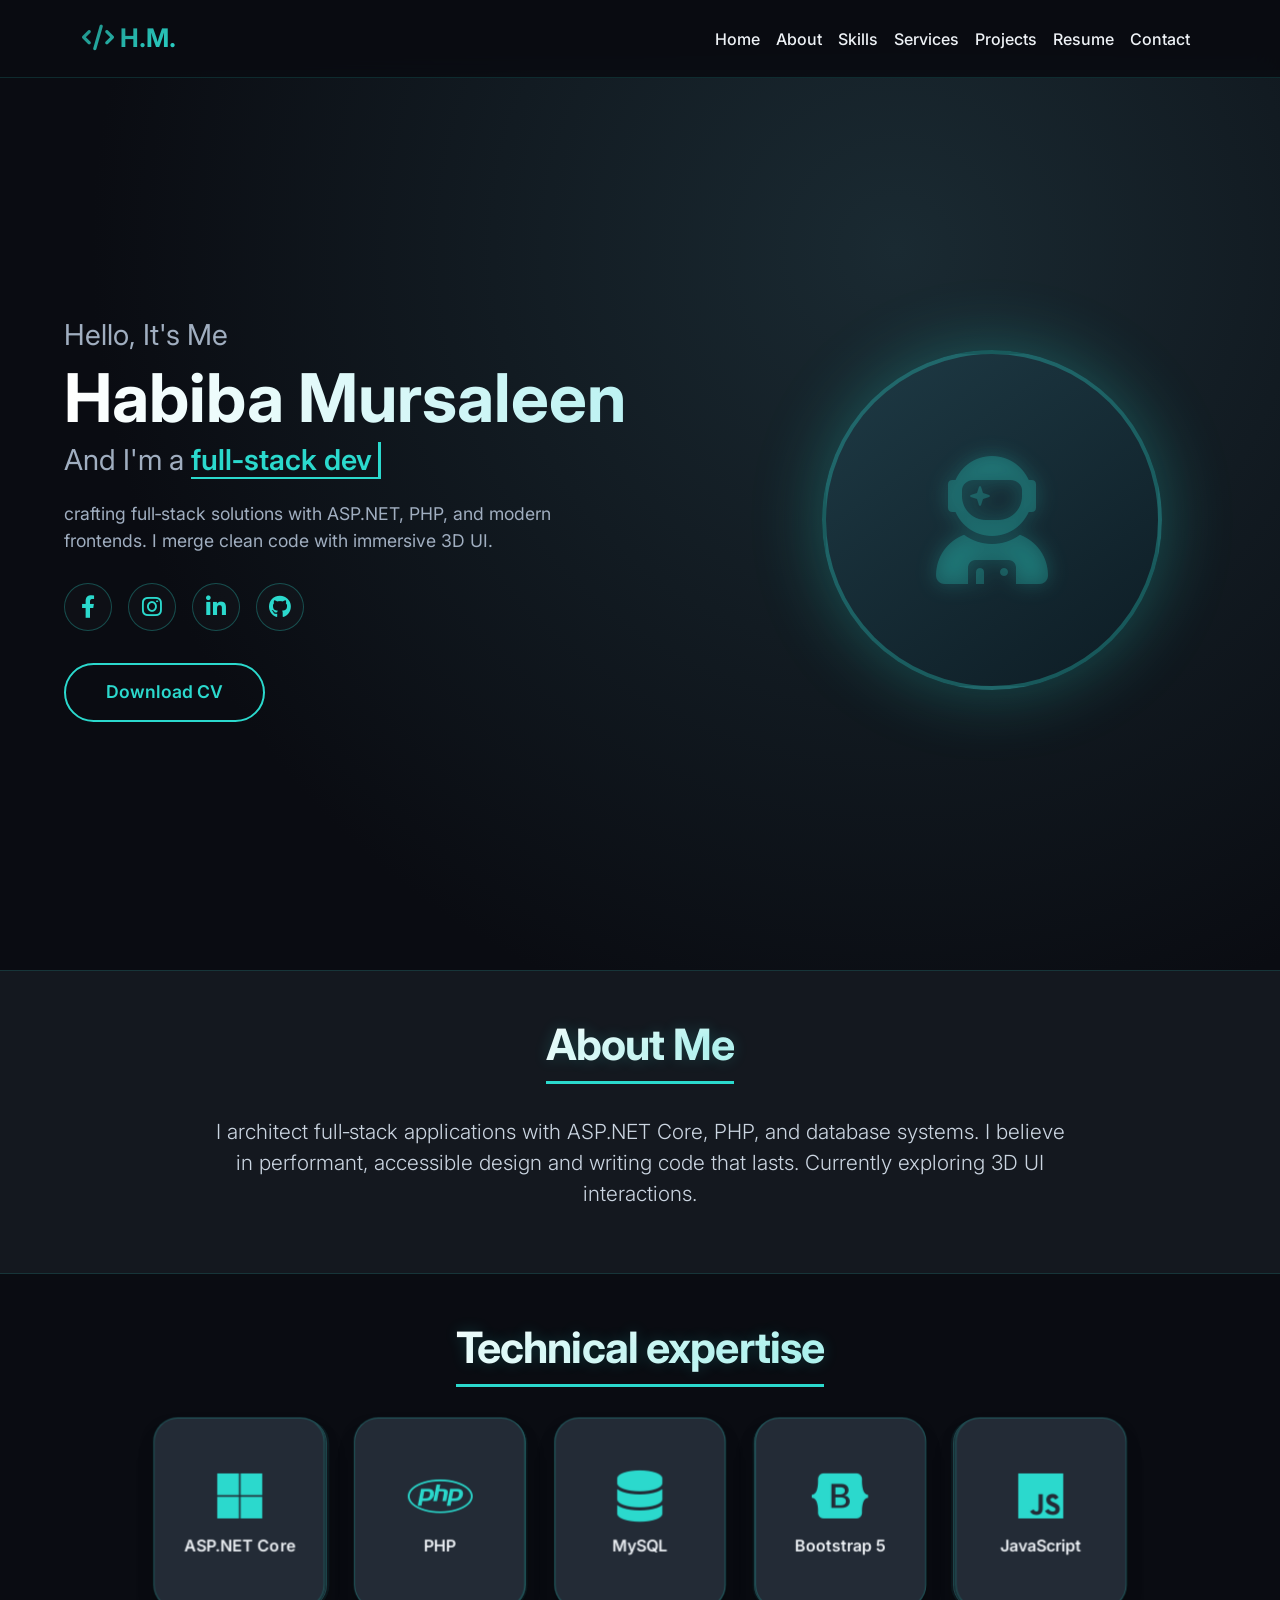
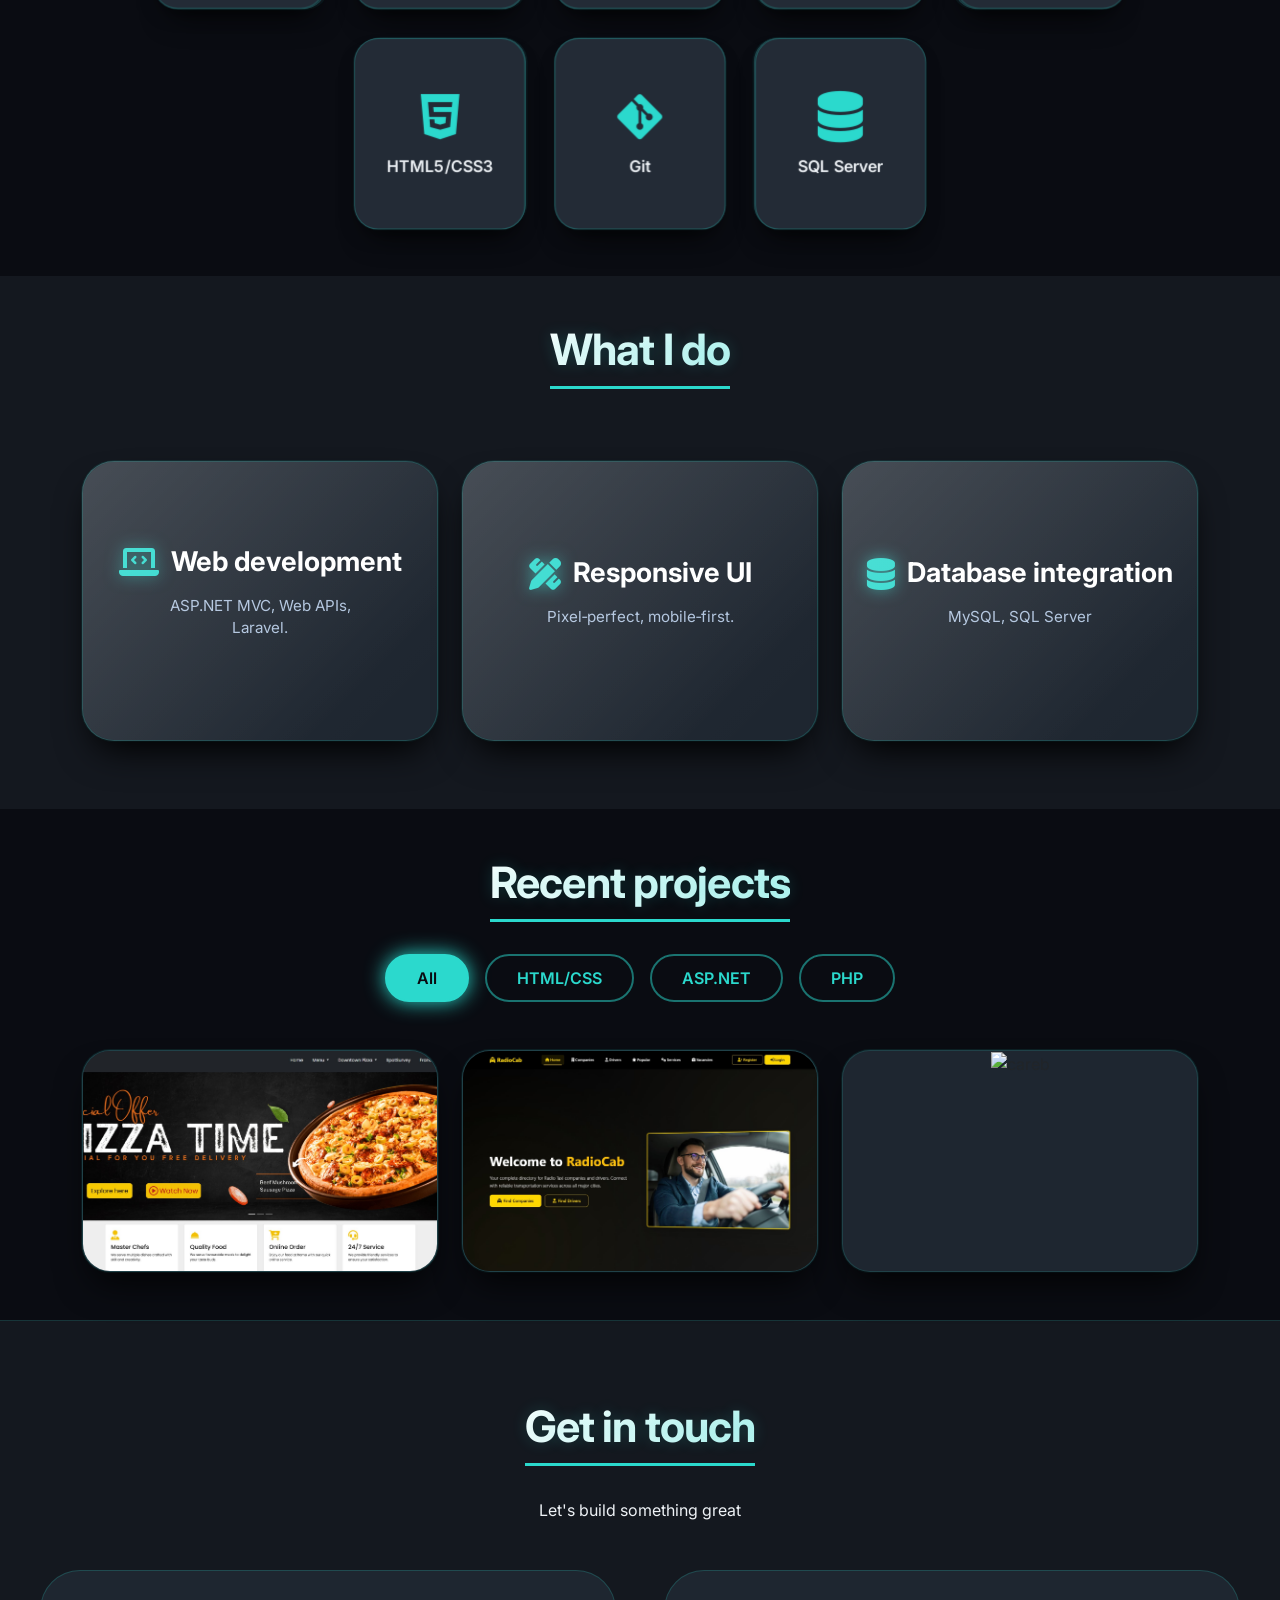
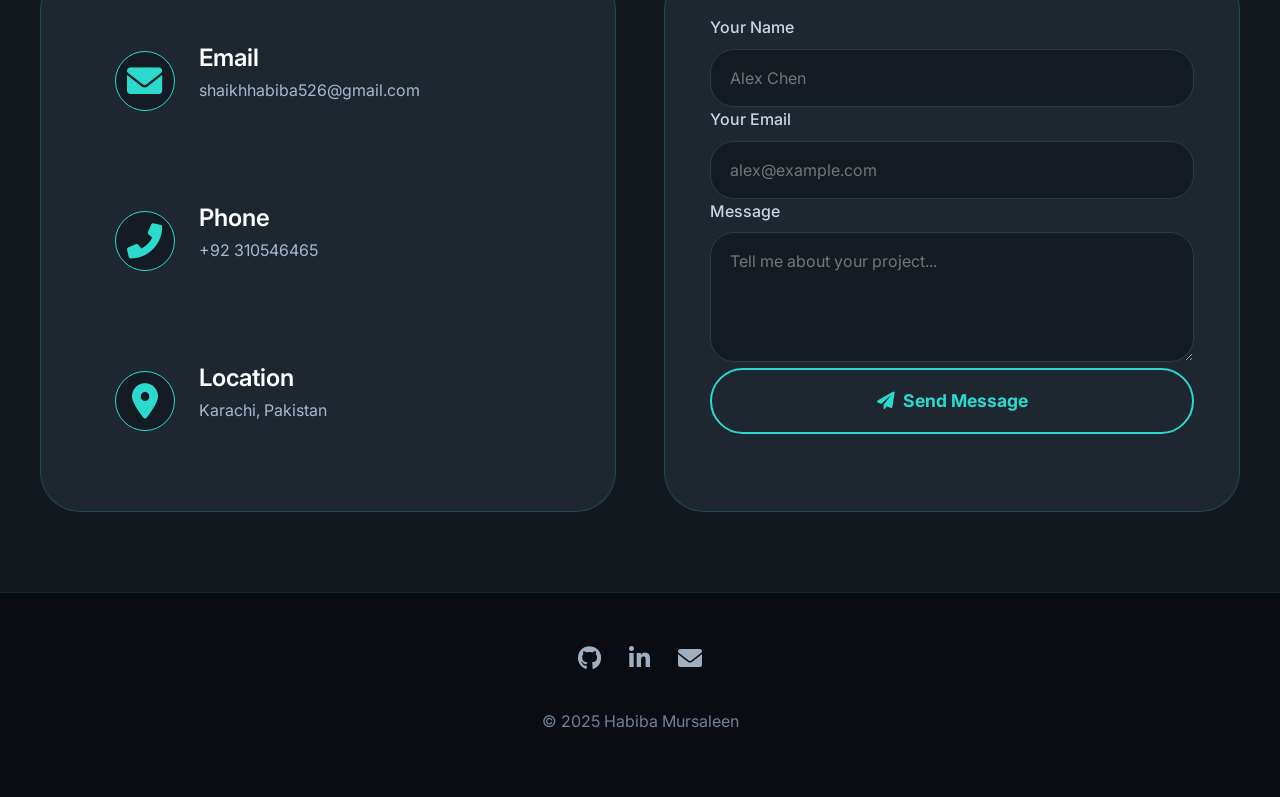
==== commit cf9b36a0: "add files" ====
--- a/index.html
+++ b/index.html
@@ -4,600 +4,14 @@
   <meta charset="UTF-8">
   <meta name="viewport" content="width=device-width, initial-scale=1.0">
   <title>Habiba Mursaleen · full‑stack dev (3D skills)</title>
-  <!-- Animate.css + AOS + Font Awesome + Google Fonts + Bootstrap -->
   <link rel="stylesheet" href="https://cdnjs.cloudflare.com/ajax/libs/animate.css/4.1.1/animate.min.css"/>
   <link href="https://unpkg.com/aos@2.3.1/dist/aos.css" rel="stylesheet">
   <link rel="stylesheet" href="https://cdnjs.cloudflare.com/ajax/libs/font-awesome/6.0.0-beta3/css/all.min.css">
   <link href="https://fonts.googleapis.com/css2?family=Inter:opsz,wght@14..32,300;14..32,400;14..32,600;14..32,700&display=swap" rel="stylesheet">
   <link rel="stylesheet" href="https://cdn.jsdelivr.net/npm/bootstrap@5.3.0/dist/css/bootstrap.min.css">
-  <style>
-    :root {
-      --bg-dark: #0a0c12;
-      --surface-dark: #14181f;
-      --card-dark: #1e2630;
-      --primary-cyan: #2bd9cd;
-      --primary-glow: #17c5b8;
-      --text-light: #eef2f6;
-      --text-muted: #a0aec0;
-      --border-glow: rgba(43, 217, 205, 0.15);
-      --grad-cyan: linear-gradient(145deg, #1f8a82, #2bd9cd);
-      --shadow-card: 0 20px 35px -10px rgba(0, 0, 0, 0.8), 0 0 0 1px rgba(43, 217, 205, 0.1);
-      --shadow-hover: 0 30px 45px -12px #000000, 0 0 0 1.5px #2bd9cd;
-    }
-
-    * {
-      margin: 0;
-      padding: 0;
-      box-sizing: border-box;
-    }
-
-    body {
-      font-family: 'Inter', sans-serif;
-      background-color: var(--bg-dark);
-      color: var(--text-light);
-      overflow-x: hidden;
-      scroll-behavior: smooth;
-    }
-
-    /* navbar */
-    .navbar {
-      background: rgba(10, 12, 18, 0.85) !important;
-      backdrop-filter: blur(14px);
-      padding: 0.9rem 2rem;
-      border-bottom: 1px solid var(--border-glow);
-    }
-    .navbar-brand, .nav-link {
-      color: var(--text-light) !important;
-      font-weight: 500;
-      transition: 0.2s;
-    }
-    .navbar-brand {
-      font-weight: 700;
-      font-size: 1.6rem;
-      background: var(--grad-cyan);
-      -webkit-background-clip: text;
-      background-clip: text;
-      color: transparent !important;
-    }
-    .nav-link:hover {
-      color: var(--primary-cyan) !important;
-      transform: translateY(-1px);
-      text-shadow: 0 0 6px rgba(43, 217, 205, 0.6);
-    }
-
-    /* home */
-    .main {
-      display: flex;
-      width: 100%;
-      min-height: 100vh;
-      background: radial-gradient(circle at 70% 20%, #1a2a32, var(--bg-dark) 70%);
-      align-items: center;
-      padding: 0 5%;
-    }
-    .div1 { flex: 1.2; padding-right: 2rem; }
-    .div2 { flex: 0.8; display: flex; justify-content: center; align-items: center; }
-    .home h3 {
-      font-size: 1.8rem;
-      font-weight: 400;
-      color: var(--text-muted);
-    }
-    .home h1 {
-      font-size: 4.2rem;
-      font-weight: 700;
-      line-height: 1.1;
-      background: linear-gradient(to right, #ffffff, #b0f0f0);
-      -webkit-background-clip: text;
-      background-clip: text;
-      color: transparent;
-    }
-    .home h3 span {
-      color: var(--primary-cyan);
-      font-weight: 600;
-      border-bottom: 2px solid var(--primary-cyan);
-    }
-    .home p {
-      font-size: 1.1rem;
-      color: var(--text-muted);
-      max-width: 550px;
-      margin: 1.5rem 0 1.8rem;
-    }
-    .social-icons {
-      display: flex;
-      gap: 1rem;
-      margin-bottom: 2rem;
-    }
-    .social-icons a {
-      display: inline-flex;
-      align-items: center;
-      justify-content: center;
-      width: 48px;
-      height: 48px;
-      border-radius: 50%;
-      background: rgba(255,255,255,0.02);
-      border: 1.5px solid rgba(43, 217, 205, 0.3);
-      color: var(--primary-cyan);
-      font-size: 1.4rem;
-      transition: 0.25s;
-      text-decoration: none;
-    }
-    .social-icons a:hover {
-      background: var(--primary-cyan);
-      color: #0a0c12;
-      border-color: var(--primary-cyan);
-      box-shadow: 0 0 20px var(--primary-cyan);
-      transform: scale(1.07);
-    }
-    .btn-modern {
-      position: relative;
-      background: transparent;
-      border: 2px solid var(--primary-cyan);
-      border-radius: 3rem;
-      padding: 0.9rem 2.5rem;
-      font-weight: 600;
-      font-size: 1.1rem;
-      color: var(--primary-cyan);
-      transition: 0.3s;
-      overflow: hidden;
-      z-index: 1;
-    }
-    .btn-modern::before {
-      content: '';
-      position: absolute;
-      top: 0;
-      left: 0;
-      width: 0%;
-      height: 100%;
-      background: var(--primary-cyan);
-      transition: 0.4s ease;
-      z-index: 0;
-    }
-    .btn-modern:hover {
-      color: #0a0c12;
-    }
-    .btn-modern:hover::before { width: 100%; }
-    .btn-modern a { text-decoration: none; color: inherit; }
-
-    .profile-glow {
-      width: 340px; height: 340px; border-radius: 50%;
-      background: linear-gradient(145deg, #1e3a45, #0d1c24);
-      border: 4px solid rgba(43, 217, 205, 0.3);
-      box-shadow: 0 0 70px rgba(43, 217, 205, 0.3);
-      display: flex; align-items: center; justify-content: center;
-      font-size: 8rem; color: rgba(43, 217, 205, 0.25);
-      transition: 0.4s;
-    }
-    .profile-glow i { filter: drop-shadow(0 0 10px #2bd9cd); }
-    .profile-glow:hover {
-      border-color: var(--primary-cyan);
-      box-shadow: 0 0 100px var(--primary-cyan);
-    }
-
-    /* headings */
-    section h2 {
-      font-size: 2.5rem; font-weight: 700; color: #ffffff;
-      margin-bottom: 2.2rem; letter-spacing: -0.02em;
-      background: linear-gradient(to right, #fff, #a0f0ea);
-      -webkit-background-clip: text; background-clip: text; color: transparent;
-      border-bottom: 3px solid var(--primary-cyan); padding-bottom: 8px;
-      display: inline-block;
-    }
-
-    #about {
-      background-color: var(--surface-dark);
-      border-top: 1px solid var(--border-glow);
-      border-bottom: 1px solid var(--border-glow);
-    }
-    #about p.lead {
-      color: #cbd5e1; font-size: 1.3rem; max-width: 850px;
-      margin-left: auto; margin-right: auto;
-    }
-
-    /* ===== PROFESSIONAL 3D TECHNICAL SKILLS SECTION (INTEGRATED) ===== */
-    .skills-3d {
-      max-width: 1300px;
-      margin: 0 auto;
-      text-align: center;
-    }
-
-    .skills-grid {
-      display: flex;
-      flex-wrap: wrap;
-      justify-content: center;
-      gap: 1.8rem;
-      perspective: 2000px;
-    }
-
-    /* elegant 3D card */
-    .skill-card-3d {
-      width: 170px;
-      height: 190px;
-      transform-style: preserve-3d;
-      transition: all 0.4s cubic-bezier(0.23, 1, 0.32, 1);
-      cursor: pointer;
-      position: relative;
-    }
-
-    .skill-card-inner {
-      position: relative;
-      width: 100%;
-      height: 100%;
-      transform-style: preserve-3d;
-      transition: transform 0.4s;
-    }
-
-    /* base layer - main card */
-    .skill-base {
-      position: absolute;
-      width: 100%;
-      height: 100%;
-      background: #1e2630;
-      border-radius: 24px;
-      transform: translateZ(0);
-      box-shadow: 0 20px 30px -15px rgba(0, 0, 0, 0.7);
-      border: 1px solid rgba(43, 217, 205, 0.2);
-      transition: all 0.3s;
-    }
-
-    /* front layer - content */
-    .skill-front {
-      position: absolute;
-      width: 100%;
-      height: 100%;
-      background: #232b36;
-      border-radius: 24px;
-      transform: translateZ(15px);
-      display: flex;
-      flex-direction: column;
-      align-items: center;
-      justify-content: center;
-      padding: 1.2rem;
-      box-shadow: 0 10px 20px -8px rgba(0, 0, 0, 0.5);
-      border: 1px solid rgba(43, 217, 205, 0.3);
-      transition: transform 0.3s, border-color 0.2s;
-    }
-
-    .skill-front i {
-      font-size: 3.2rem;
-      color: #2bd9cd;
-      margin-bottom: 0.8rem;
-      transition: all 0.3s;
-    }
-
-    .skill-front span {
-      font-weight: 600;
-      font-size: 1rem;
-      color: #eef2f6;
-      text-align: center;
-      line-height: 1.4;
-    }
-
-    /* middle depth layer */
-    .skill-mid {
-      position: absolute;
-      width: 100%;
-      height: 100%;
-      background: #1a212a;
-      border-radius: 24px;
-      transform: translateZ(8px);
-      border: 1px solid rgba(43, 217, 205, 0.15);
-      transition: transform 0.3s;
-    }
-
-    /* back layer (shadow depth) */
-    .skill-back {
-      position: absolute;
-      width: 100%;
-      height: 100%;
-      background: #151c24;
-      border-radius: 24px;
-      transform: translateZ(-8px);
-      box-shadow: 0 0 0 1px rgba(43, 217, 205, 0.1);
-      transition: transform 0.3s;
-    }
-
-    /* subtle shine overlay */
-    .skill-shine {
-      position: absolute;
-      top: 0;
-      left: 0;
-      width: 100%;
-      height: 100%;
-      border-radius: 24px;
-      background: linear-gradient(135deg, rgba(255,255,255,0.1) 0%, rgba(255,255,255,0) 70%);
-      pointer-events: none;
-      z-index: 10;
-      transform: translateZ(20px);
-      opacity: 0;
-      transition: opacity 0.3s;
-    }
-
-    /* HOVER EFFECTS */
-    .skill-card-3d:hover {
-      transform: translateZ(20px) rotateX(4deg) rotateY(6deg);
-    }
-
-    .skill-card-3d:hover .skill-front {
-      transform: translateZ(28px);
-      border-color: #2bd9cd;
-      box-shadow: 0 15px 30px -10px rgba(43, 217, 205, 0.3);
-    }
-
-    .skill-card-3d:hover .skill-mid {
-      transform: translateZ(14px);
-      background: #1f2937;
-    }
-
-    .skill-card-3d:hover .skill-back {
-      transform: translateZ(-12px);
-      background: #11181f;
-      box-shadow: 0 0 0 2px rgba(43, 217, 205, 0.2);
-    }
-
-    .skill-card-3d:hover .skill-shine {
-      opacity: 0.5;
-    }
-
-    .skill-card-3d:hover .skill-front i {
-      color: #ffffff;
-      filter: drop-shadow(0 0 10px #2bd9cd);
-      transform: scale(1.1);
-    }
-
-    .skill-card-3d:hover .skill-base {
-      background: #1a2632;
-      border-color: rgba(43, 217, 205, 0.4);
-    }
-
-    /* individual icon colors on hover (subtle variation) */
-    .skill-card-3d:hover:nth-child(1) i { color: #2bd9cd; }
-    .skill-card-3d:hover:nth-child(2) i { color: #a78bfa; }
-    .skill-card-3d:hover:nth-child(3) i { color: #f59e0b; }
-    .skill-card-3d:hover:nth-child(4) i { color: #ec4899; }
-    .skill-card-3d:hover:nth-child(5) i { color: #fbbf24; }
-    .skill-card-3d:hover:nth-child(6) i { color: #34d399; }
-    .skill-card-3d:hover:nth-child(7) i { color: #f87171; }
-    .skill-card-3d:hover:nth-child(8) i { color: #60a5fa; }
-
-    /* service cards with 3D tilt (existing) */
-    .service-card {
-      border-radius: 32px;
-      transform-style: preserve-3d;
-      height: 280px;
-      width: 100%;
-      cursor: pointer;
-      margin-bottom: 20px;
-    }
-
-    .service-card .atvImg-container {
-      position: relative;
-      width: 100%;
-      height: 100%;
-      border-radius: 32px;
-      transition: all 0.2s ease-out;
-    }
-
-    .service-card .atvImg-container.over {
-      box-shadow: 0 45px 100px rgba(0, 0, 0, 0.6), 0 0 0 2px var(--primary-cyan);
-    }
-
-    .service-card .atvImg-layers {
-      position: relative;
-      width: 100%;
-      height: 100%;
-      border-radius: 32px;
-      overflow: hidden;
-      transform-style: preserve-3d;
-      background: var(--card-dark);
-      box-shadow: var(--shadow-card);
-      border: 1px solid rgba(43, 217, 205, 0.2);
-    }
-
-    .service-card .atvImg-rendered-layer {
-      position: absolute;
-      width: 100%;
-      height: 100%;
-      top: 0;
-      left: 0;
-      transition: all 0.1s ease-out;
-      border-radius: 32px;
-      display: flex;
-      flex-direction: column;
-      align-items: center;
-      justify-content: center;
-      text-align: center;
-      background: transparent;
-      pointer-events: none;
-    }
-
-    .service-card .atvImg-shadow {
-      position: absolute;
-      top: 5%; left: 5%;
-      width: 90%; height: 90%;
-      transition: all 0.2s ease-out;
-      box-shadow: 0 8px 30px rgba(0, 0, 0, 0.8);
-      border-radius: 32px;
-      pointer-events: none;
-    }
-
-    .service-card .atvImg-shine {
-      position: absolute;
-      top: 0; left: 0; right: 0; bottom: 0;
-      border-radius: 32px;
-      background: linear-gradient(135deg, rgba(255,255,255,0.2) 0%,rgba(255,255,255,0) 80%);
-      pointer-events: none;
-      z-index: 10;
-      opacity: 0.7;
-    }
-
-    .service-content {
-      display: flex;
-      flex-direction: column;
-      align-items: center;
-      padding: 1.5rem;
-    }
-    .title-wrapper {
-      display: flex;
-      align-items: center;
-      gap: 12px;
-      margin-bottom: 1rem;
-    }
-    .title-wrapper i {
-      font-size: 2rem;
-      color: var(--primary-cyan);
-      filter: drop-shadow(0 0 8px rgba(43, 217, 205, 0.6));
-    }
-    .title-wrapper h3 {
-      font-size: 1.7rem;
-      font-weight: 700;
-      color: #ffffff;
-      margin: 0;
-    }
-    .service-desc {
-      color: #b0c4de;
-      font-size: 0.95rem;
-      max-width: 240px;
-      line-height: 1.5;
-      text-align: center;
-    }
-
-    /* project cards */
-    .project-item {
-      perspective: 1200px;
-    }
-    .project-item .card {
-      background: var(--card-dark);
-      border: 1px solid rgba(43, 217, 205, 0.15);
-      border-radius: 28px;
-      overflow: hidden;
-      box-shadow: var(--shadow-card);
-      transition: 0.3s ease;
-      position: relative;
-    }
-    .project-img-wrapper {
-      position: relative;
-      overflow: hidden;
-      height: 220px;
-    }
-    .project-img-wrapper img {
-      width: 100%;
-      height: 100%;
-      object-fit: cover;
-      transition: transform 0.5s ease;
-    }
-    .project-overlay {
-      position: absolute;
-      top: 0; left: 0; width: 100%; height: 100%;
-      background: linear-gradient(145deg, rgba(10, 12, 18, 0.85), rgba(43, 217, 205, 0.25));
-      backdrop-filter: blur(4px);
-      display: flex; flex-direction: column; justify-content: center; align-items: center;
-      padding: 1.5rem; text-align: center;
-      opacity: 0; transform: translateY(20px);
-      transition: opacity 0.4s ease, transform 0.4s ease;
-      border-radius: 28px;
-    }
-    .project-overlay p { color: #e0f2fe; margin-bottom: 1rem; font-size: 0.95rem; }
-    .project-overlay .tech-badge {
-      display: flex; gap: 8px; flex-wrap: wrap; justify-content: center; margin-bottom: 1.2rem;
-    }
-    .project-overlay .tech-badge span {
-      background: rgba(43, 217, 205, 0.2); border: 1px solid var(--primary-cyan);
-      border-radius: 40px; padding: 4px 14px; font-size: 0.8rem; font-weight: 600; color: #fff;
-    }
-    .project-overlay .btn-ghost {
-      background: transparent; border: 2px solid white; border-radius: 40px;
-      padding: 8px 24px; font-weight: 600; color: white; text-decoration: none; transition: 0.2s;
-    }
-    .project-overlay .btn-ghost:hover {
-      background: white; color: #0a0c12; border-color: var(--primary-cyan);
-    }
-    .project-item .card:hover .project-overlay {
-      opacity: 1; transform: translateY(0);
-    }
-    .project-item .card:hover img { transform: scale(1.1); }
-    .card-body a { text-decoration: none; font-weight: 700; font-size: 1.3rem; color: #ffffff; }
-    .card-body a:hover { color: var(--primary-cyan); }
-    .card-body p { color: #a0b3c9; }
-
-    /* filter buttons */
-    .filter {
-      background: transparent; border: 2px solid rgba(43, 217, 205, 0.5);
-      color: var(--primary-cyan); font-weight: 600; border-radius: 50px;
-      padding: 10px 30px; margin: 0 6px; transition: 0.2s;
-    }
-    .filter:hover, .filter.active {
-      background: var(--primary-cyan); border-color: var(--primary-cyan);
-      color: #0a0c12; box-shadow: 0 0 20px #2bd9cd;
-    }
-
-    /* contact section */
-    .contact {
-      background: var(--surface-dark); border-top: 1px solid var(--border-glow);
-      padding: 5rem 2rem;
-    }
-    .contact-content {
-      max-width: 1200px; margin: 3rem auto 0;
-      display: grid; grid-template-columns: 1fr 1fr; gap: 3rem;
-    }
-    .contact-item {
-      display: flex; align-items: center; gap: 1.5rem;
-      padding: 1.8rem; background: var(--card-dark);
-      border-radius: 28px; border: 1px solid rgba(43, 217, 205, 0.2);
-      transition: 0.25s;
-    }
-    .contact-item:hover {
-      border-color: var(--primary-cyan); transform: translateX(8px);
-      box-shadow: 0 0 25px rgba(43,217,205,0.3);
-    }
-    .contact-item i {
-      font-size: 2.2rem; color: var(--primary-cyan);
-      width: 60px; height: 60px; display: flex; align-items: center; justify-content: center;
-      background: rgba(0,0,0,0.3); border-radius: 50%; border: 1px solid var(--primary-cyan);
-    }
-    .contact-details h4 { color: #ffffff; margin-bottom: 0.3rem; font-weight: 600; }
-    .contact-details p { color: #a5b9d0; }
-    .contact-form {
-      background: var(--card-dark); padding: 2.8rem;
-      border-radius: 40px; border: 1px solid rgba(43, 217, 205, 0.2);
-    }
-    .form-group label { display: block; color: #cbd5e1; font-weight: 500; margin-bottom: 0.6rem; }
-    .form-group input, .form-group textarea {
-      width: 100%; padding: 1rem 1.2rem;
-      background: rgba(0,0,0,0.3); border: 1.5px solid #2d3a48;
-      border-radius: 24px; color: #f1f7fe; transition: 0.2s;
-    }
-    .form-group input:focus, .form-group textarea:focus {
-      outline: none; border-color: var(--primary-cyan);
-      box-shadow: 0 0 15px rgba(43,217,205,0.3);
-    }
-    .submit-btn {
-      width: 100%; padding: 1.1rem; background: transparent;
-      border: 2px solid var(--primary-cyan); color: var(--primary-cyan);
-      border-radius: 40px; font-weight: 700; font-size: 1.1rem; transition: 0.3s;
-    }
-    .submit-btn:hover {
-      background: var(--primary-cyan); color: #0a0c12;
-      box-shadow: 0 0 30px #2bd9cd;
-    }
-
-    footer {
-      background: #0a0c12; border-top: 1px solid rgba(43,217,205,0.15);
-      padding: 3rem 0; text-align: center;
-    }
-    footer .social-icon {
-      color: var(--text-muted); font-size: 1.5rem; margin: 0 12px; transition: 0.2s;
-    }
-    footer .social-icon:hover {
-      color: var(--primary-cyan); text-shadow: 0 0 12px #2bd9cd;
-    }
-    footer p { color: #728197; margin-top: 2rem; }
-    footer i.fa-heart { color: #ff79c6; }
-
-    #typed { border-right: 3px solid var(--primary-cyan); padding-right: 6px; animation: blink 0.8s step-end infinite; }
-    @keyframes blink { 50% { border-color: transparent; } }
-  </style>
+  <link rel="stylesheet" href="style.css"/>
 </head>
 <body>
-  <!-- navbar -->
   <nav class="navbar navbar-expand-lg fixed-top navbar-dark">
     <div class="container">
       <a class="navbar-brand animate__animated animate__pulse" href="#home"><i class="fas fa-code"></i> H.M.</a>
@@ -611,6 +25,7 @@
           <li class="nav-item"><a class="nav-link" href="#skills">Skills</a></li>
           <li class="nav-item"><a class="nav-link" href="#services">Services</a></li>
           <li class="nav-item"><a class="nav-link" href="#projects">Projects</a></li>
+          <li class="nav-item"><a class="nav-link" href="#projects">Resume</a></li>
           <li class="nav-item"><a class="nav-link" href="#contact">Contact</a></li>
         </ul>
       </div>
@@ -651,10 +66,12 @@
     </div>
   </section>
 
-  <!-- NEW 3D TECHNICAL SKILLS SECTION (REPLACES OLD SKILLS) -->
   <section id="skills" class="py-5" data-aos="fade-up" style="background: var(--bg-dark);">
     <div class="container">
-      <h2 class="text-center">Technical expertise</h2>
+      <div class="text-center">
+          <h2>Technical expertise</h2>
+      </div>
+
       
       <div class="skills-grid">
         <!-- ASP.NET Core -->
@@ -771,10 +188,13 @@
       </div>
   </section>
 
-  <!-- SERVICES with 3D tilt effect -->
+
   <section id="services" class="py-5" data-aos="fade-up" style="background: var(--surface-dark);">
     <div class="container">
-      <h2 class="text-center">What I do</h2>
+      <div class="text-center">
+       <h2>What I do</h2>
+      </div>
+
       <div class="row g-4 mt-3">
         <!-- card 1 - Web development -->
         <div class="col-md-4">
@@ -814,7 +234,7 @@
 
       <div class="row g-4">
         <!-- HTML project -->
-        <div class="col-md-4 project-item html">
+        <div class="col-md-4 project-item" data-category="html">
           <div class="card">
             <div class="project-img-wrapper">
               <img src="p1.jpg" alt="pizza">
@@ -827,7 +247,7 @@
           </div>
         </div>
         <!-- ASP.NET project -->
-        <div class="col-md-4 project-item asp">
+        <div class="col-md-4 project-item" data-category="asp">
           <div class="card">
             <div class="project-img-wrapper">
               <img src="p2.jpg" alt="radiocab">
@@ -840,7 +260,7 @@
           </div>
         </div>
         <!-- PHP project -->
-        <div class="col-md-4 project-item php">
+        <div class="col-md-4 project-item" data-category="php">
           <div class="card">
             <div class="project-img-wrapper">
               <img src="https://placehold.co/600x400/0b262e/2bd9cd?text=CAREb" alt="careb">
@@ -858,13 +278,18 @@
 
   <!-- contact -->
   <section class="contact" id="contact">
-    <h2 class="section-title" data-aos="fade-up">Get In Touch</h2>
-    <p class="section-subtitle text-muted" data-aos="fade-up" data-aos-delay="100">Let's build something great</p>
+    <div class="container">
+      <div  class="text-center" >
+        <h2 data-aos="fade-up">Get in touch</h2>
+        <p data-aos="fade-up" data-aos-delay="100">Let's build something great</p>
+      </div>
+    </div>
+
     <div class="contact-content">
       <div class="contact-info" data-aos="fade-right">
-        <div class="contact-item"><i class="fas fa-envelope"></i><div class="contact-details"><h4>Email</h4><p>habiba.m@dev.io</p></div></div>
-        <div class="contact-item"><i class="fas fa-phone-alt"></i><div class="contact-details"><h4>Phone</h4><p>+92 300 123 4567</p></div></div>
-        <div class="contact-item"><i class="fas fa-map-marker-alt"></i><div class="contact-details"><h4>Location</h4><p>Karachi, Pakistan — remote</p></div></div>
+        <div class="contact-item"><i class="fas fa-envelope"></i><div class="contact-details"><h4>Email</h4><p>shaikhhabiba526@gmail.com</p></div></div>
+        <div class="contact-item"><i class="fas fa-phone-alt"></i><div class="contact-details"><h4>Phone</h4><p>+92 310546465</p></div></div>
+        <div class="contact-item"><i class="fas fa-map-marker-alt"></i><div class="contact-details"><h4>Location</h4><p>Karachi, Pakistan</p></div></div>
       </div>
       <form class="contact-form" data-aos="fade-left">
         <div class="form-group"><label for="name">Your Name</label><input type="text" id="name" placeholder="Alex Chen" required></div>
@@ -883,7 +308,7 @@
         <a href="https://www.linkedin.com/in/habiba-mursaleen-426753395/" class="social-icon"><i class="fab fa-linkedin-in"></i></a>
         <a href="mailto:shaikhhabiba526@gmail.com" class="social-icon"><i class="fas fa-envelope"></i></a>
       </div>
-      <p>© 2025 Habiba Mursaleen — full‑stack dev · 3D skills & tilt cards</p>
+      <p>© 2025 Habiba Mursaleen</p>
     </div>
   </footer>
 
@@ -892,164 +317,7 @@
   <script src="https://unpkg.com/aos@2.3.1/dist/aos.js"></script>
   <script>
     AOS.init({ duration: 800, once: false, mirror: true });
-
-    // smooth scroll
-    document.querySelectorAll('a[href^="#"]').forEach(anchor => {
-      anchor.addEventListener('click', function (e) {
-        e.preventDefault();
-        const target = document.querySelector(this.getAttribute('href'));
-        if (target) target.scrollIntoView({ behavior: 'smooth', block: 'start' });
-      });
-    });
-
-    // typed effect
-    const typedSpan = document.getElementById('typed');
-    const roles = ['full‑stack dev', 'ASP.NET expert', 'PHP artisan', '3D UI lover'];
-    let roleIndex = 0, charIndex = 0, isDeleting = false;
-    function typeEffect() {
-      const currentRole = roles[roleIndex];
-      if (isDeleting) typedSpan.textContent = currentRole.substring(0, charIndex - 1), charIndex--;
-      else typedSpan.textContent = currentRole.substring(0, charIndex + 1), charIndex++;
-      if (!isDeleting && charIndex === currentRole.length) { isDeleting = true; setTimeout(typeEffect, 2000); }
-      else if (isDeleting && charIndex === 0) { isDeleting = false; roleIndex = (roleIndex + 1) % roles.length; setTimeout(typeEffect, 300); }
-      else setTimeout(typeEffect, isDeleting ? 60 : 100);
-    }
-    typeEffect();
-
-    // atvImg for service cards
-    function atvImg() {
-      var d = document;
-      var imgs = d.querySelectorAll('.atvImg');
-      if (imgs.length <= 0) return;
-
-      for (var l = 0; l < imgs.length; l++) {
-        var thisImg = imgs[l];
-        var layerElems = thisImg.querySelectorAll('.atvImg-layer');
-        var totalLayerElems = layerElems.length;
-        if (totalLayerElems <= 0) continue;
-
-        var cardIndex = l;
-        var icons = ['fa-laptop-code', 'fa-pen-ruler', 'fa-database'];
-        var titles = ['Web development', 'Responsive UI', 'Database integration'];
-        var descs = [
-          'ASP.NET MVC, Web APIs, Laravel, and interactive front‑ends.',
-          'Pixel‑perfect, mobile‑first designs, dark mode ready.',
-          'MySQL, SQL Server, efficient query design and ORM.'
-        ];
-
-        while (thisImg.firstChild) thisImg.removeChild(thisImg.firstChild);
-
-        var containerHTML = d.createElement('div');
-        var shineHTML = d.createElement('div');
-        var shadowHTML = d.createElement('div');
-        var layersHTML = d.createElement('div');
-        var layers = [];
-
-        containerHTML.className = 'atvImg-container';
-        shineHTML.className = 'atvImg-shine';
-        shadowHTML.className = 'atvImg-shadow';
-        layersHTML.className = 'atvImg-layers';
-
-        for (var i = 0; i < totalLayerElems; i++) {
-          var layer = d.createElement('div');
-          layer.className = 'atvImg-rendered-layer';
-          
-          if (i === 0) {
-            layer.innerHTML = '<div class="service-content">' +
-              '<div class="title-wrapper">' +
-                '<i class="fas ' + icons[cardIndex] + '"></i>' +
-                '<h3>' + titles[cardIndex] + '</h3>' +
-              '</div>' +
-              '<p class="service-desc">' + descs[cardIndex] + '</p>' +
-              '</div>';
-          } else {
-            layer.style.background = 'linear-gradient(135deg, rgba(255,255,255,0.1) 0%, rgba(255,255,255,0) 90%)';
-            layer.style.pointerEvents = 'none';
-          }
-          
-          layersHTML.appendChild(layer);
-          layers.push(layer);
-        }
-
-        containerHTML.appendChild(shadowHTML);
-        containerHTML.appendChild(layersHTML);
-        containerHTML.appendChild(shineHTML);
-        thisImg.appendChild(containerHTML);
-
-        var w = thisImg.clientWidth || thisImg.offsetWidth || 350;
-        thisImg.style.transform = 'perspective(' + w * 3 + 'px)';
-
-        (function(_thisImg, _layers, _totalLayers, _shine) {
-          _thisImg.addEventListener('mousemove', function(e) {
-            processMovement(e, false, _thisImg, _layers, _totalLayers, _shine);
-          });
-          _thisImg.addEventListener('mouseenter', function() {
-            _thisImg.firstChild.className += ' over';
-          });
-          _thisImg.addEventListener('mouseleave', function() {
-            var container = _thisImg.firstChild;
-            container.className = container.className.replace(' over', '');
-            container.style.transform = '';
-            _shine.style.cssText = '';
-            for (var ly = 0; ly < _totalLayers; ly++) {
-              _layers[ly].style.transform = '';
-            }
-          });
-        })(thisImg, layers, totalLayerElems, shineHTML);
-      }
-
-      function processMovement(e, touchEnabled, elem, layers, totalLayers, shine) {
-        var bd = document.body, htm = document.documentElement;
-        var bdst = bd.scrollTop || htm.scrollTop;
-        var bdsl = bd.scrollLeft;
-        var pageX = (touchEnabled && e.touches) ? e.touches[0].pageX : e.pageX;
-        var pageY = (touchEnabled && e.touches) ? e.touches[0].pageY : e.pageY;
-        var offsets = elem.getBoundingClientRect();
-        var w = elem.clientWidth || elem.offsetWidth || 350;
-        var h = elem.clientHeight || elem.offsetHeight || 280;
-        var wMultiple = 320 / w;
-        var offsetX = 0.52 - (pageX - offsets.left - bdsl) / w;
-        var offsetY = 0.52 - (pageY - offsets.top - bdst) / h;
-        var dy = (pageY - offsets.top - bdst) - h / 2;
-        var dx = (pageX - offsets.left - bdsl) - w / 2;
-        var yRotate = (offsetX - dx) * (0.07 * wMultiple);
-        var xRotate = (dy - offsetY) * (0.1 * wMultiple);
-        var imgCSS = 'rotateX(' + xRotate + 'deg) rotateY(' + yRotate + 'deg)';
-
-        if (elem.firstChild.className.indexOf(' over') != -1) {
-          imgCSS += ' scale3d(1.05,1.05,1.05)';
-        }
-        elem.firstChild.style.transform = imgCSS;
-
-        var arad = Math.atan2(dy, dx);
-        var angle = arad * 180 / Math.PI - 90;
-        if (angle < 0) angle += 360;
-
-        var shineIntensity = (pageY - offsets.top - bdst) / h * 0.3;
-        shine.style.background = 'linear-gradient(' + angle + 'deg, rgba(255,255,255,' + shineIntensity + ') 0%,rgba(255,255,255,0) 80%)';
-        shine.style.transform = 'translateX(' + (offsetX * totalLayers - 0.1) + 'px) translateY(' + (offsetY * totalLayers - 0.1) + 'px)';
-
-        var revNum = totalLayers;
-        for (var ly = 0; ly < totalLayers; ly++) {
-          var factor = (ly * 2.5) / wMultiple;
-          layers[ly].style.transform = 'translateX(' + (offsetX * revNum) * factor + 'px) translateY(' + (offsetY * totalLayers) * factor + 'px)';
-          revNum--;
-        }
-      }
-    }
-
-    window.addEventListener('load', function() {
-      atvImg();
-    });
-
-    // filter UI mock
-    const filterBtns = document.querySelectorAll('.filter');
-    filterBtns.forEach(btn => {
-      btn.addEventListener('click', function () {
-        filterBtns.forEach(b => b.classList.remove('active'));
-        this.classList.add('active');
-      });
-    });
   </script>
+  <script src="main.js"></script>
 </body>
 </html>
--- a/style.css
+++ b/style.css
@@ -0,0 +1,587 @@
+@import url('https://fonts.googleapis.com/css2?family=Poppins:ital,wght@0,100;0,200;0,300;0,400;0,500;0,600;0,700;0,800;0,900;1,100;1,200;1,300;1,400;1,500;1,600;1,700;1,800;1,900&display=swap');
+    :root {
+      --bg-dark: #0a0c12;
+      --surface-dark: #14181f;
+      --card-dark: #1e2630;
+      --primary-cyan: #2bd9cd;
+      --primary-glow: #17c5b8;
+      --text-light: #eef2f6;
+      --text-muted: #a0aec0;
+      --border-glow: rgba(43, 217, 205, 0.15);
+      --grad-cyan: linear-gradient(145deg, #1f8a82, #2bd9cd);
+      --shadow-card: 0 20px 35px -10px rgba(0, 0, 0, 0.8), 0 0 0 1px rgba(43, 217, 205, 0.1);
+      --shadow-hover: 0 30px 45px -12px #000000, 0 0 0 1.5px #2bd9cd;
+    }
+
+    * {
+      margin: 0;
+      padding: 0;
+      box-sizing: border-box;
+    }
+
+    body {
+      font-family: 'Inter', sans-serif;
+      background-color: var(--bg-dark);
+      color: var(--text-light);
+      overflow-x: hidden;
+      scroll-behavior: smooth;
+    }
+
+    /* navbar */
+    .navbar {
+      background: rgba(10, 12, 18, 0.85) !important;
+      backdrop-filter: blur(14px);
+      padding: 0.9rem 2rem;
+      border-bottom: 1px solid var(--border-glow);
+    }
+    .navbar-brand, .nav-link {
+      color: var(--text-light) !important;
+      font-weight: 500;
+      transition: 0.2s;
+    }
+    .navbar-brand {
+      font-weight: 700;
+      font-size: 1.6rem;
+      background: var(--grad-cyan);
+      -webkit-background-clip: text;
+      background-clip: text;
+      color: transparent !important;
+    }
+    .nav-link:hover {
+      color: var(--primary-cyan) !important;
+      transform: translateY(-1px);
+      text-shadow: 0 0 6px rgba(43, 217, 205, 0.6);
+    }
+
+    /* home */
+    .main {
+      display: flex;
+      width: 100%;
+      min-height: 100vh;
+      background: radial-gradient(circle at 70% 20%, #1a2a32, var(--bg-dark) 70%);
+      align-items: center;
+      padding: 0 5%;
+    }
+    .div1 { flex: 1.2; padding-right: 2rem; }
+    .div2 { flex: 0.8; display: flex; justify-content: center; align-items: center; }
+    .home h3 {
+      font-size: 1.8rem;
+      font-weight: 400;
+      color: var(--text-muted);
+    }
+    .home h1 {
+      font-size: 4.2rem;
+      font-weight: 700;
+      line-height: 1.1;
+      background: linear-gradient(to right, #ffffff, #b0f0f0);
+      -webkit-background-clip: text;
+      background-clip: text;
+      color: transparent;
+    }
+    .home h3 span {
+      color: var(--primary-cyan);
+      font-weight: 600;
+      border-bottom: 2px solid var(--primary-cyan);
+    }
+    .home p {
+      font-size: 1.1rem;
+      color: var(--text-muted);
+      max-width: 550px;
+      margin: 1.5rem 0 1.8rem;
+    }
+    .social-icons {
+      display: flex;
+      gap: 1rem;
+      margin-bottom: 2rem;
+    }
+    .social-icons a {
+      display: inline-flex;
+      align-items: center;
+      justify-content: center;
+      width: 48px;
+      height: 48px;
+      border-radius: 50%;
+      background: rgba(255,255,255,0.02);
+      border: 1.5px solid rgba(43, 217, 205, 0.3);
+      color: var(--primary-cyan);
+      font-size: 1.4rem;
+      transition: 0.25s;
+      text-decoration: none;
+    }
+    .social-icons a:hover {
+      background: var(--primary-cyan);
+      color: #0a0c12;
+      border-color: var(--primary-cyan);
+      box-shadow: 0 0 20px var(--primary-cyan);
+      transform: scale(1.07);
+    }
+    .btn-modern {
+      position: relative;
+      background: transparent;
+      border: 2px solid var(--primary-cyan);
+      border-radius: 3rem;
+      padding: 0.9rem 2.5rem;
+      font-weight: 600;
+      font-size: 1.1rem;
+      color: var(--primary-cyan);
+      transition: 0.3s;
+      overflow: hidden;
+      z-index: 1;
+    }
+    .btn-modern::before {
+      content: '';
+      position: absolute;
+      top: 0;
+      left: 0;
+      width: 0%;
+      height: 100%;
+      background: var(--primary-cyan);
+      transition: 0.4s ease;
+      z-index: 0;
+    }
+    .btn-modern:hover {
+      color: #0a0c12;
+    }
+    .btn-modern:hover::before { width: 100%; }
+    .btn-modern a { text-decoration: none; color: inherit; }
+
+    .profile-glow {
+      width: 340px; height: 340px; border-radius: 50%;
+      background: linear-gradient(145deg, #1e3a45, #0d1c24);
+      border: 4px solid rgba(43, 217, 205, 0.3);
+      box-shadow: 0 0 70px rgba(43, 217, 205, 0.3);
+      display: flex; align-items: center; justify-content: center;
+      font-size: 8rem; color: rgba(43, 217, 205, 0.25);
+      transition: 0.4s;
+    }
+    .profile-glow i { filter: drop-shadow(0 0 10px #2bd9cd); }
+    .profile-glow:hover {
+      border-color: var(--primary-cyan);
+      box-shadow: 0 0 100px var(--primary-cyan);
+    }
+
+      /* headings */
+    section h2 {
+      font-size: 2.7rem; font-weight: 700;
+      background: linear-gradient(135deg, #fff, #b2f3ef);
+      -webkit-background-clip: text; background-clip: text; color: transparent;
+      border-bottom: 3px solid var(--primary-cyan); padding-bottom: 10px;
+      display: inline-block; margin-bottom: 2rem;
+      letter-spacing: -0.02em;
+      text-shadow: 0 0 15px rgba(43,217,205,0.2);
+    }
+
+    #about {
+      background-color: var(--surface-dark);
+      border-top: 1px solid var(--border-glow);
+      border-bottom: 1px solid var(--border-glow);
+    }
+    #about p.lead {
+      color: #cbd5e1; font-size: 1.3rem; max-width: 850px;
+      margin-left: auto; margin-right: auto;
+    }
+
+    /* ===== PROFESSIONAL 3D TECHNICAL SKILLS SECTION (INTEGRATED) ===== */
+    .skills-3d {
+      max-width: 1300px;
+      margin: 0 auto;
+      text-align: center;
+    }
+
+    .skills-grid {
+      display: flex;
+      flex-wrap: wrap;
+      justify-content: center;
+      gap: 1.8rem;
+      perspective: 2000px;
+    }
+
+    /* elegant 3D card */
+    .skill-card-3d {
+      width: 170px;
+      height: 190px;
+      transform-style: preserve-3d;
+      transition: all 0.4s cubic-bezier(0.23, 1, 0.32, 1);
+      cursor: pointer;
+      position: relative;
+    }
+
+    .skill-card-inner {
+      position: relative;
+      width: 100%;
+      height: 100%;
+      transform-style: preserve-3d;
+      transition: transform 0.4s;
+    }
+
+    /* base layer - main card */
+    .skill-base {
+      position: absolute;
+      width: 100%;
+      height: 100%;
+      background: #1e2630;
+      border-radius: 24px;
+      transform: translateZ(0);
+      box-shadow: 0 20px 30px -15px rgba(0, 0, 0, 0.7);
+      border: 1px solid rgba(43, 217, 205, 0.2);
+      transition: all 0.3s;
+    }
+
+    /* front layer - content */
+    .skill-front {
+      position: absolute;
+      width: 100%;
+      height: 100%;
+      background: #232b36;
+      border-radius: 24px;
+      transform: translateZ(15px);
+      display: flex;
+      flex-direction: column;
+      align-items: center;
+      justify-content: center;
+      padding: 1.2rem;
+      box-shadow: 0 10px 20px -8px rgba(0, 0, 0, 0.5);
+      border: 1px solid rgba(43, 217, 205, 0.3);
+      transition: transform 0.3s, border-color 0.2s;
+    }
+
+    .skill-front i {
+      font-size: 3.2rem;
+      color: #2bd9cd;
+      margin-bottom: 0.8rem;
+      transition: all 0.3s;
+    }
+
+    .skill-front span {
+      font-weight: 600;
+      font-size: 1rem;
+      color: #eef2f6;
+      text-align: center;
+      line-height: 1.4;
+    }
+
+    /* middle depth layer */
+    .skill-mid {
+      position: absolute;
+      width: 100%;
+      height: 100%;
+      background: #1a212a;
+      border-radius: 24px;
+      transform: translateZ(8px);
+      border: 1px solid rgba(43, 217, 205, 0.15);
+      transition: transform 0.3s;
+    }
+
+    /* back layer (shadow depth) */
+    .skill-back {
+      position: absolute;
+      width: 100%;
+      height: 100%;
+      background: #151c24;
+      border-radius: 24px;
+      transform: translateZ(-8px);
+      box-shadow: 0 0 0 1px rgba(43, 217, 205, 0.1);
+      transition: transform 0.3s;
+    }
+
+    /* subtle shine overlay */
+    .skill-shine {
+      position: absolute;
+      top: 0;
+      left: 0;
+      width: 100%;
+      height: 100%;
+      border-radius: 24px;
+      background: linear-gradient(135deg, rgba(255,255,255,0.1) 0%, rgba(255,255,255,0) 70%);
+      pointer-events: none;
+      z-index: 10;
+      transform: translateZ(20px);
+      opacity: 0;
+      transition: opacity 0.3s;
+    }
+
+    /* HOVER EFFECTS */
+    .skill-card-3d:hover {
+      transform: translateZ(20px) rotateX(4deg) rotateY(6deg);
+    }
+
+    .skill-card-3d:hover .skill-front {
+      transform: translateZ(28px);
+      border-color: #2bd9cd;
+      box-shadow: 0 15px 30px -10px rgba(43, 217, 205, 0.3);
+    }
+
+    .skill-card-3d:hover .skill-mid {
+      transform: translateZ(14px);
+      background: #1f2937;
+    }
+
+    .skill-card-3d:hover .skill-back {
+      transform: translateZ(-12px);
+      background: #11181f;
+      box-shadow: 0 0 0 2px rgba(43, 217, 205, 0.2);
+    }
+
+    .skill-card-3d:hover .skill-shine {
+      opacity: 0.5;
+    }
+
+    .skill-card-3d:hover .skill-front i {
+      color: #ffffff;
+      filter: drop-shadow(0 0 10px #2bd9cd);
+      transform: scale(1.1);
+    }
+
+    .skill-card-3d:hover .skill-base {
+      background: #1a2632;
+      border-color: rgba(43, 217, 205, 0.4);
+    }
+
+    /* individual icon colors on hover (subtle variation) */
+    .skill-card-3d:hover:nth-child(1) i { color: #2bd9cd; }
+    .skill-card-3d:hover:nth-child(2) i { color: #a78bfa; }
+    .skill-card-3d:hover:nth-child(3) i { color: #f59e0b; }
+    .skill-card-3d:hover:nth-child(4) i { color: #ec4899; }
+    .skill-card-3d:hover:nth-child(5) i { color: #fbbf24; }
+    .skill-card-3d:hover:nth-child(6) i { color: #34d399; }
+    .skill-card-3d:hover:nth-child(7) i { color: #f87171; }
+    .skill-card-3d:hover:nth-child(8) i { color: #60a5fa; }
+
+    /* service cards with 3D tilt (existing) */
+    .service-card {
+      border-radius: 32px;
+      transform-style: preserve-3d;
+      height: 280px;
+      width: 100%;
+      cursor: pointer;
+      margin-bottom: 20px;
+    }
+
+    .service-card .atvImg-container {
+      position: relative;
+      width: 100%;
+      height: 100%;
+      border-radius: 32px;
+      transition: all 0.2s ease-out;
+    }
+
+    .service-card .atvImg-container.over {
+      box-shadow: 0 45px 100px rgba(0, 0, 0, 0.6), 0 0 0 2px var(--primary-cyan);
+    }
+
+    .service-card .atvImg-layers {
+      position: relative;
+      width: 100%;
+      height: 100%;
+      border-radius: 32px;
+      overflow: hidden;
+      transform-style: preserve-3d;
+      background: var(--card-dark);
+      box-shadow: var(--shadow-card);
+      border: 1px solid rgba(43, 217, 205, 0.2);
+    }
+
+    .service-card .atvImg-rendered-layer {
+      position: absolute;
+      width: 100%;
+      height: 100%;
+      top: 0;
+      left: 0;
+      transition: all 0.1s ease-out;
+      border-radius: 32px;
+      display: flex;
+      flex-direction: column;
+      align-items: center;
+      justify-content: center;
+      text-align: center;
+      background: transparent;
+      pointer-events: none;
+    }
+
+    .service-card .atvImg-shadow {
+      position: absolute;
+      top: 5%; left: 5%;
+      width: 90%; height: 90%;
+      transition: all 0.2s ease-out;
+      box-shadow: 0 8px 30px rgba(0, 0, 0, 0.8);
+      border-radius: 32px;
+      pointer-events: none;
+    }
+
+    .service-card .atvImg-shine {
+      position: absolute;
+      top: 0; left: 0; right: 0; bottom: 0;
+      border-radius: 32px;
+      background: linear-gradient(135deg, rgba(255,255,255,0.2) 0%,rgba(255,255,255,0) 80%);
+      pointer-events: none;
+      z-index: 10;
+      opacity: 0.7;
+    }
+
+    .service-content {
+      display: flex;
+      flex-direction: column;
+      align-items: center;
+      padding: 1.5rem;
+    }
+    .title-wrapper {
+      display: flex;
+      align-items: center;
+      gap: 12px;
+      margin-bottom: 1rem;
+    }
+    .title-wrapper i {
+      font-size: 2rem;
+      color: var(--primary-cyan);
+      filter: drop-shadow(0 0 8px rgba(43, 217, 205, 0.6));
+    }
+    .title-wrapper h3 {
+      font-size: 1.7rem;
+      font-weight: 700;
+      color: #ffffff;
+      margin: 0;
+    }
+    .service-desc {
+      color: #b0c4de;
+      font-size: 0.95rem;
+      max-width: 240px;
+      line-height: 1.5;
+      text-align: center;
+    }
+
+    /* project cards */
+    .project-item {
+      perspective: 1200px;
+    }
+    .project-item .card {
+      background: var(--card-dark);
+      border: 1px solid rgba(43, 217, 205, 0.15);
+      border-radius: 28px;
+      overflow: hidden;
+      box-shadow: var(--shadow-card);
+      transition: 0.3s ease;
+      position: relative;
+    }
+    .project-img-wrapper {
+      position: relative;
+      overflow: hidden;
+      height: 220px;
+    }
+    .project-img-wrapper img {
+      width: 100%;
+      height: 100%;
+      object-fit: cover;
+      transition: transform 0.5s ease;
+    }
+    .project-overlay {
+      position: absolute;
+      top: 0; left: 0; width: 100%; height: 100%;
+      background: linear-gradient(145deg, rgba(10, 12, 18, 0.85), rgba(43, 217, 205, 0.25));
+      backdrop-filter: blur(4px);
+      display: flex; flex-direction: column; justify-content: center; align-items: center;
+      padding: 1.5rem; text-align: center;
+      opacity: 0; transform: translateY(20px);
+      transition: opacity 0.4s ease, transform 0.4s ease;
+      border-radius: 28px;
+    }
+    .project-overlay p { color: #e0f2fe; margin-bottom: 1rem; font-size: 0.95rem; }
+    .project-overlay .tech-badge {
+      display: flex; gap: 8px; flex-wrap: wrap; justify-content: center; margin-bottom: 1.2rem;
+    }
+    .project-overlay .tech-badge span {
+      background: rgba(43, 217, 205, 0.2); border: 1px solid var(--primary-cyan);
+      border-radius: 40px; padding: 4px 14px; font-size: 0.8rem; font-weight: 600; color: #fff;
+    }
+    .project-overlay .btn-ghost {
+      background: transparent; border: 2px solid white; border-radius: 40px;
+      padding: 8px 24px; font-weight: 600; color: white; text-decoration: none; transition: 0.2s;
+    }
+    .project-overlay .btn-ghost:hover {
+      background: white; color: #0a0c12; border-color: var(--primary-cyan);
+    }
+    .project-item .card:hover .project-overlay {
+      opacity: 1; transform: translateY(0);
+    }
+    .project-item .card:hover img { transform: scale(1.1); }
+    .card-body a { text-decoration: none; font-weight: 700; font-size: 1.3rem; color: #ffffff; }
+    .card-body a:hover { color: var(--primary-cyan); }
+    .card-body p { color: #a0b3c9; }
+
+    /* filter buttons */
+    .filter {
+      background: transparent; border: 2px solid rgba(43, 217, 205, 0.5);
+      color: var(--primary-cyan); font-weight: 600; border-radius: 50px;
+      padding: 10px 30px; margin: 0 6px; transition: 0.2s;
+    }
+    .filter:hover, .filter.active {
+      background: var(--primary-cyan); border-color: var(--primary-cyan);
+      color: #0a0c12; box-shadow: 0 0 20px #2bd9cd;
+    }
+
+    /* contact section */
+    .contact {
+      background: var(--surface-dark); border-top: 1px solid var(--border-glow);
+      padding: 5rem 2rem;
+    }
+    .contact-content {
+      max-width: 1200px; margin: 3rem auto 0;
+      display: grid; grid-template-columns: 1fr 1fr; gap: 3rem;
+    }
+    .contact-info { 
+        display: flex; 
+        flex-direction: column; gap: 1.8rem;  background: var(--card-dark); padding: 2.8rem;
+      border-radius: 40px; border: 1px solid rgba(43, 217, 205, 0.2);
+    }
+    
+    .contact-item {
+      display: flex; align-items: center; gap: 1.5rem;
+      padding: 1.8rem; 
+      /* border-radius: 28px; border: 1px solid rgba(43, 217, 205, 0.2); */
+      transition: 0.25s;
+    }
+    .contact-item i {
+      font-size: 2.2rem; color: var(--primary-cyan);
+      width: 60px; height: 60px; display: flex; align-items: center; justify-content: center;
+      background: rgba(0,0,0,0.3); border-radius: 50%; border: 1px solid var(--primary-cyan);
+    }
+    .contact-details h4 { color: #ffffff; margin-bottom: 0.3rem; font-weight: 600; }
+    .contact-details p { color: #a5b9d0; }
+    .contact-form {
+      background: var(--card-dark); padding: 2.8rem;
+      border-radius: 40px; border: 1px solid rgba(43, 217, 205, 0.2);
+    }
+    .form-group label { display: block; color: #cbd5e1; font-weight: 500; margin-bottom: 0.6rem; }
+    .form-group input, .form-group textarea {
+      width: 100%; padding: 1rem 1.2rem;
+      background: rgba(0,0,0,0.3); border: 1.5px solid #2d3a48;
+      border-radius: 24px; color: #f1f7fe; transition: 0.2s;
+    }
+    .form-group input:focus, .form-group textarea:focus {
+      outline: none; border-color: var(--primary-cyan);
+      box-shadow: 0 0 15px rgba(43,217,205,0.3);
+    }
+    .submit-btn {
+      width: 100%; padding: 1.1rem; background: transparent;
+      border: 2px solid var(--primary-cyan); color: var(--primary-cyan);
+      border-radius: 40px; font-weight: 700; font-size: 1.1rem; transition: 0.3s;
+    }
+    .submit-btn:hover {
+      background: var(--primary-cyan); color: #0a0c12;
+      box-shadow: 0 0 30px #2bd9cd;
+    }
+
+    footer {
+      background: #0a0c12; border-top: 1px solid rgba(43,217,205,0.15);
+      padding: 3rem 0; text-align: center;
+    }
+    footer .social-icon {
+      color: var(--text-muted); font-size: 1.5rem; margin: 0 12px; transition: 0.2s;
+    }
+    footer .social-icon:hover {
+      color: var(--primary-cyan); text-shadow: 0 0 12px #2bd9cd;
+    }
+    footer p { color: #728197; margin-top: 2rem; }
+    footer i.fa-heart { color: #ff79c6; }
+
+    #typed { border-right: 3px solid var(--primary-cyan); padding-right: 6px; animation: blink 0.8s step-end infinite; }
+    @keyframes blink { 50% { border-color: transparent; } }
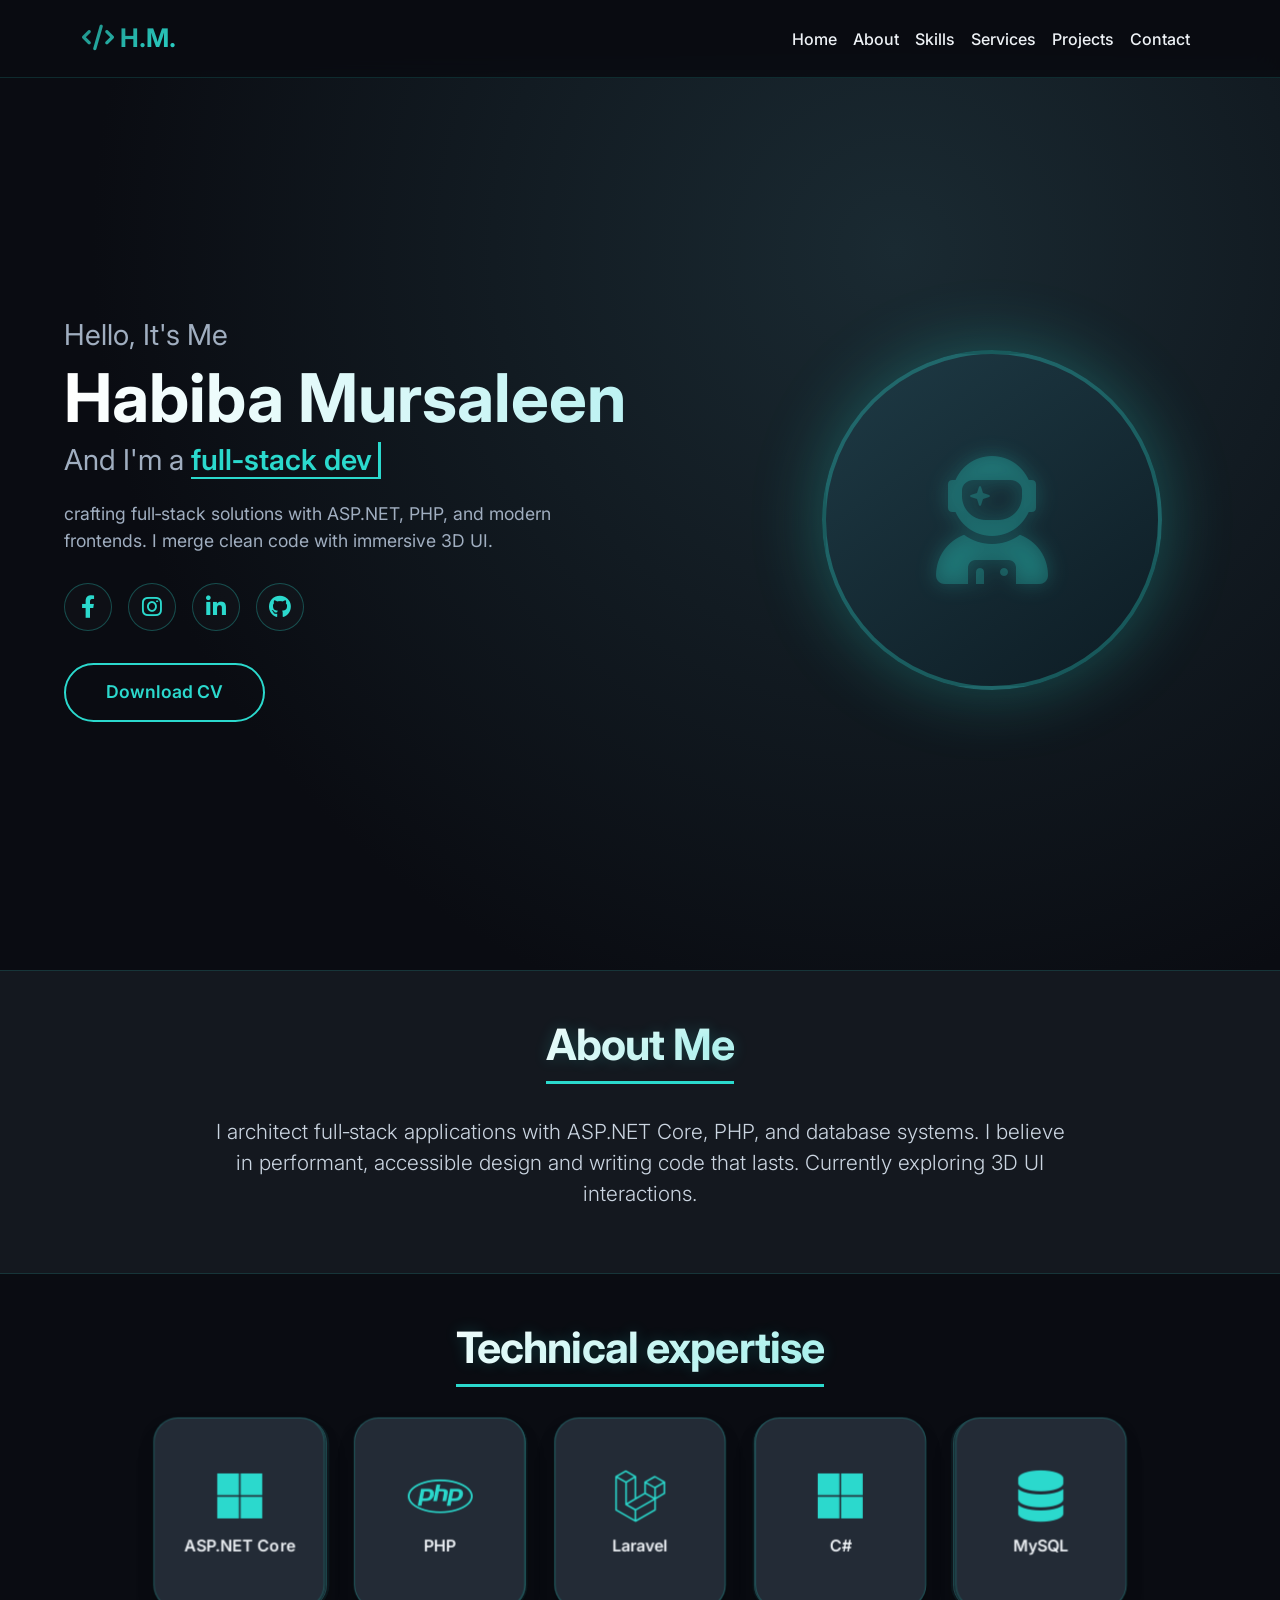
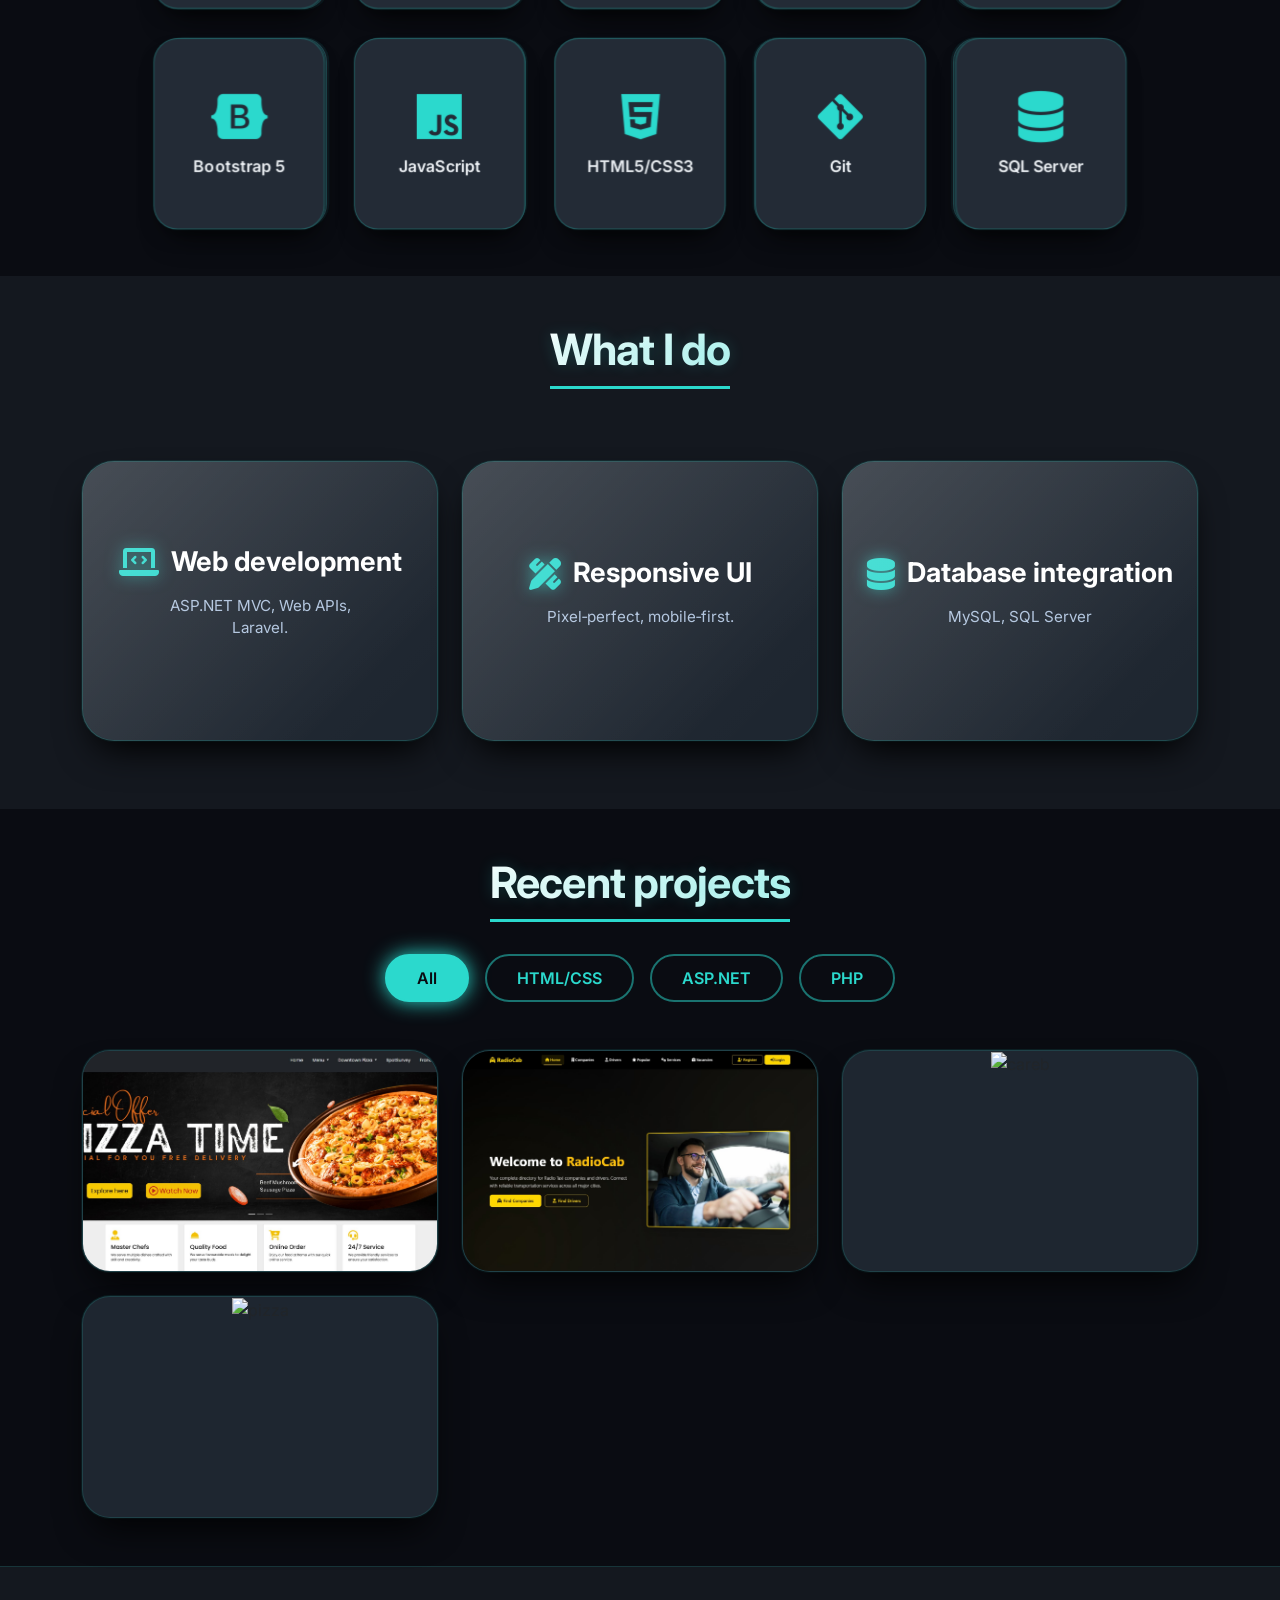
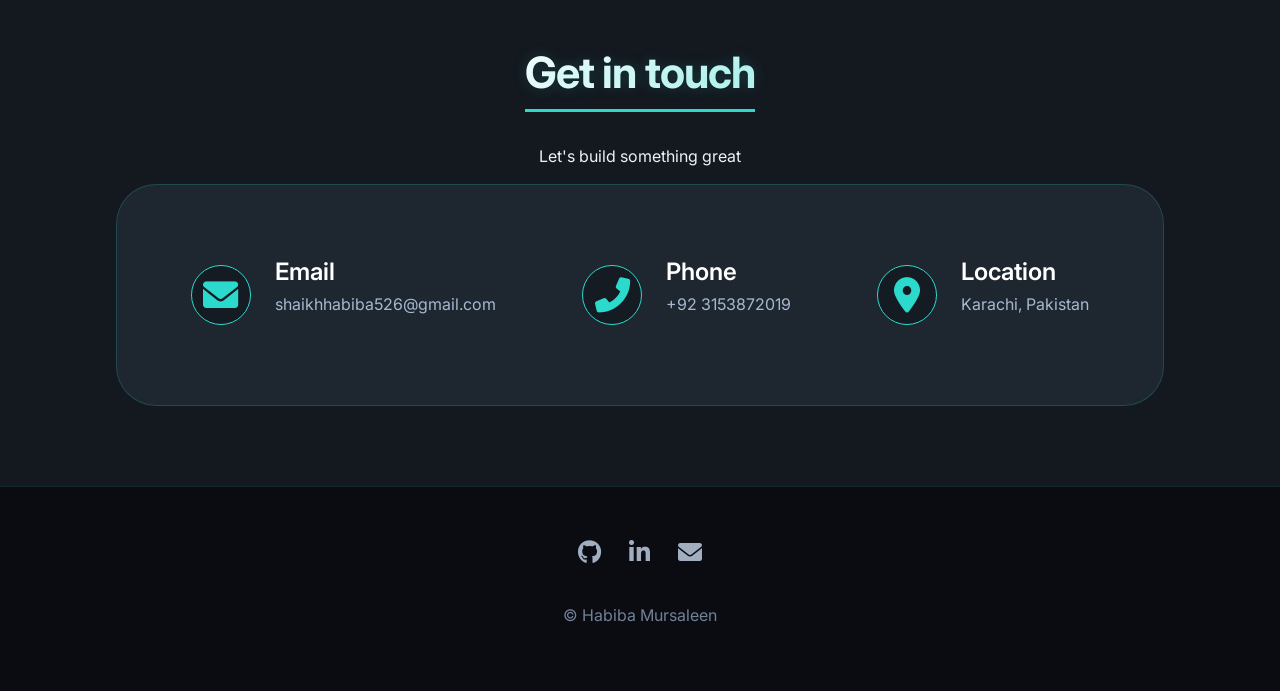
==== commit 412fa7fe: "add few changes" ====
--- a/index.html
+++ b/index.html
@@ -25,7 +25,7 @@
           <li class="nav-item"><a class="nav-link" href="#skills">Skills</a></li>
           <li class="nav-item"><a class="nav-link" href="#services">Services</a></li>
           <li class="nav-item"><a class="nav-link" href="#projects">Projects</a></li>
-          <li class="nav-item"><a class="nav-link" href="#projects">Resume</a></li>
+          <!-- <li class="nav-item"><a class="nav-link" href="#projects">Resume</a></li> -->
           <li class="nav-item"><a class="nav-link" href="#contact">Contact</a></li>
         </ul>
       </div>
@@ -102,6 +102,32 @@
           </div>
         </div>
 
+       <div class="skill-card-3d">
+          <div class="skill-card-inner">
+            <div class="skill-base"></div>
+            <div class="skill-mid"></div>
+            <div class="skill-back"></div>
+            <div class="skill-front">
+              <i class="fa-brands fa-laravel"></i>
+              <span>Laravel</span>
+            </div>
+            <div class="skill-shine"></div>
+          </div>
+        </div>
+
+       <div class="skill-card-3d">
+          <div class="skill-card-inner">
+            <div class="skill-base"></div>
+            <div class="skill-mid"></div>
+            <div class="skill-back"></div>
+            <div class="skill-front">
+              <i class="fa-brands fa-microsoft"></i>
+              <span>C#</span>
+            </div>
+            <div class="skill-shine"></div>
+          </div>
+        </div>
+
         <!-- MySQL -->
         <div class="skill-card-3d">
           <div class="skill-card-inner">
@@ -253,7 +279,7 @@
               <img src="p2.jpg" alt="radiocab">
               <div class="project-overlay">
                 <div class="tech-badge"><span>ASP.NET MVC</span><span>SQL Server</span></div>
-                <p>Cab booking system with admin panel.</p>
+                <p>RadioCab Directory system with advertise and job management.</p>
                 <a href="#" class="btn-ghost" target="_blank">Live Preview</a>
               </div>
             </div>
@@ -263,15 +289,29 @@
         <div class="col-md-4 project-item" data-category="php">
           <div class="card">
             <div class="project-img-wrapper">
-              <img src="https://placehold.co/600x400/0b262e/2bd9cd?text=CAREb" alt="careb">
+              <img src="p3.jpg" alt="careb">
               <div class="project-overlay">
                 <div class="tech-badge"><span>PHP</span><span>MySQL</span><span>Laravel</span></div>
                 <p>Healthcare management prototype.</p>
-                <a href="#" class="btn-ghost" target="_blank">Live Preview</a>
+                <a href="https://github.com/HAB712/care_project" class="btn-ghost" target="_blank">Live Preview</a>
               </div>
             </div>
           </div>
         </div>
+
+         <div class="col-md-4 project-item" data-category="html">
+          <div class="card">
+            <div class="project-img-wrapper">
+              <img src="p4.jpg" alt="pizza">
+              <div class="project-overlay">
+                <div class="tech-badge"><span>HTML5</span><span>CSS3</span><span>Bootstrap</span></div>
+                <p>Fully responsive Evenet forge static site.</p>
+                <a href="https://hab712.github.io/Event-Forge/" target="_blank" class="btn-ghost">Live preview</a>
+              </div>
+            </div>
+          </div>
+        </div>
+
       </div>
     </div>
   </section>
@@ -288,15 +328,15 @@
     <div class="contact-content">
       <div class="contact-info" data-aos="fade-right">
         <div class="contact-item"><i class="fas fa-envelope"></i><div class="contact-details"><h4>Email</h4><p>shaikhhabiba526@gmail.com</p></div></div>
-        <div class="contact-item"><i class="fas fa-phone-alt"></i><div class="contact-details"><h4>Phone</h4><p>+92 310546465</p></div></div>
+        <div class="contact-item"><i class="fas fa-phone-alt"></i><div class="contact-details"><h4>Phone</h4><p>+92 3153872019</p></div></div>
         <div class="contact-item"><i class="fas fa-map-marker-alt"></i><div class="contact-details"><h4>Location</h4><p>Karachi, Pakistan</p></div></div>
       </div>
-      <form class="contact-form" data-aos="fade-left">
-        <div class="form-group"><label for="name">Your Name</label><input type="text" id="name" placeholder="Alex Chen" required></div>
-        <div class="form-group"><label for="email">Your Email</label><input type="email" id="email" placeholder="alex@example.com" required></div>
+      <!-- <form class="contact-form" data-aos="fade-left">
+        <div class="form-group"><label for="name">Your Name</label><input type="text" id="name" placeholder="Enter Your Name" required></div>
+        <div class="form-group"><label for="email">Your Email</label><input type="email" id="email" placeholder="abc@example.com" required></div>
         <div class="form-group"><label for="message">Message</label><textarea id="message" placeholder="Tell me about your project..." rows="4" required></textarea></div>
         <button type="submit" class="submit-btn"><i class="fas fa-paper-plane me-2"></i>Send Message</button>
-      </form>
+      </form> -->
     </div>
   </section>
 
@@ -308,7 +348,7 @@
         <a href="https://www.linkedin.com/in/habiba-mursaleen-426753395/" class="social-icon"><i class="fab fa-linkedin-in"></i></a>
         <a href="mailto:shaikhhabiba526@gmail.com" class="social-icon"><i class="fas fa-envelope"></i></a>
       </div>
-      <p>© 2025 Habiba Mursaleen</p>
+      <p>© Habiba Mursaleen</p>
     </div>
   </footer>
 
--- a/style.css
+++ b/style.css
@@ -116,35 +116,51 @@
       transform: scale(1.07);
     }
     .btn-modern {
-      position: relative;
-      background: transparent;
-      border: 2px solid var(--primary-cyan);
-      border-radius: 3rem;
-      padding: 0.9rem 2.5rem;
-      font-weight: 600;
-      font-size: 1.1rem;
-      color: var(--primary-cyan);
-      transition: 0.3s;
-      overflow: hidden;
-      z-index: 1;
-    }
-    .btn-modern::before {
-      content: '';
-      position: absolute;
-      top: 0;
-      left: 0;
-      width: 0%;
-      height: 100%;
-      background: var(--primary-cyan);
-      transition: 0.4s ease;
-      z-index: 0;
-    }
-    .btn-modern:hover {
-      color: #0a0c12;
-    }
-    .btn-modern:hover::before { width: 100%; }
-    .btn-modern a { text-decoration: none; color: inherit; }
-
+  position: relative;
+  background: transparent;
+  border: 2px solid var(--primary-cyan);
+  border-radius: 3rem;
+  padding: 0.9rem 2.5rem;
+  font-weight: 600;
+  font-size: 1.1rem;
+  color: var(--primary-cyan);
+  transition: 0.3s;
+  overflow: hidden;
+  z-index: 1;
+}
+
+.btn-modern::before {
+  content: '';
+  position: absolute;
+  top: 0;
+  left: 0;
+  width: 0%;
+  height: 100%;
+  background: var(--primary-cyan);
+  transition: 0.4s ease;
+  z-index: 0;
+}
+
+.btn-modern:hover::before {
+  width: 100%;
+}
+
+.btn-modern span{
+  position: relative;
+  z-index: 2;
+}
+
+/* link styling */
+.btn-modern a {
+  text-decoration: none;
+  color: var(--primary-cyan);
+  position: relative;
+  z-index: 2;
+}
+
+.btn-modern:hover a {
+  color: #0a0c12;
+}
     .profile-glow {
       width: 340px; height: 340px; border-radius: 50%;
       background: linear-gradient(145deg, #1e3a45, #0d1c24);
@@ -519,56 +535,94 @@
     }
 
     /* contact section */
-    .contact {
-      background: var(--surface-dark); border-top: 1px solid var(--border-glow);
-      padding: 5rem 2rem;
-    }
-    .contact-content {
-      max-width: 1200px; margin: 3rem auto 0;
-      display: grid; grid-template-columns: 1fr 1fr; gap: 3rem;
-    }
-    .contact-info { 
-        display: flex; 
-        flex-direction: column; gap: 1.8rem;  background: var(--card-dark); padding: 2.8rem;
-      border-radius: 40px; border: 1px solid rgba(43, 217, 205, 0.2);
-    }
-    
-    .contact-item {
-      display: flex; align-items: center; gap: 1.5rem;
-      padding: 1.8rem; 
-      /* border-radius: 28px; border: 1px solid rgba(43, 217, 205, 0.2); */
-      transition: 0.25s;
-    }
-    .contact-item i {
-      font-size: 2.2rem; color: var(--primary-cyan);
-      width: 60px; height: 60px; display: flex; align-items: center; justify-content: center;
-      background: rgba(0,0,0,0.3); border-radius: 50%; border: 1px solid var(--primary-cyan);
-    }
-    .contact-details h4 { color: #ffffff; margin-bottom: 0.3rem; font-weight: 600; }
-    .contact-details p { color: #a5b9d0; }
-    .contact-form {
-      background: var(--card-dark); padding: 2.8rem;
-      border-radius: 40px; border: 1px solid rgba(43, 217, 205, 0.2);
-    }
-    .form-group label { display: block; color: #cbd5e1; font-weight: 500; margin-bottom: 0.6rem; }
-    .form-group input, .form-group textarea {
-      width: 100%; padding: 1rem 1.2rem;
-      background: rgba(0,0,0,0.3); border: 1.5px solid #2d3a48;
-      border-radius: 24px; color: #f1f7fe; transition: 0.2s;
-    }
-    .form-group input:focus, .form-group textarea:focus {
-      outline: none; border-color: var(--primary-cyan);
-      box-shadow: 0 0 15px rgba(43,217,205,0.3);
-    }
-    .submit-btn {
-      width: 100%; padding: 1.1rem; background: transparent;
-      border: 2px solid var(--primary-cyan); color: var(--primary-cyan);
-      border-radius: 40px; font-weight: 700; font-size: 1.1rem; transition: 0.3s;
-    }
-    .submit-btn:hover {
-      background: var(--primary-cyan); color: #0a0c12;
-      box-shadow: 0 0 30px #2bd9cd;
-    }
+ .contact {
+  background: var(--surface-dark);
+  border-top: 1px solid var(--border-glow);
+  padding: 5rem 2rem;
+}
+
+.contact-content {
+  display: flex;
+  flex-wrap: wrap;
+  justify-content: center;
+  gap: 2.5rem;
+}
+
+.contact-info {
+  display: flex;
+  gap: 1.8rem;
+  background: var(--card-dark);
+  padding: 2.8rem;
+  border-radius: 40px;
+  border: 1px solid rgba(43, 217, 205, 0.2);
+}
+
+.contact-item {
+  display: flex;
+  align-items: center;
+  gap: 1.5rem;
+  padding: 1.8rem;
+  transition: 0.25s;
+}
+
+.contact-item i {
+  font-size: 2.2rem;
+  color: var(--primary-cyan);
+  width: 60px;
+  height: 60px;
+  display: flex;
+  align-items: center;
+  justify-content: center;
+  background: rgba(0,0,0,0.3);
+  border-radius: 50%;
+  border: 1px solid var(--primary-cyan);
+}
+
+.contact-details h4 {
+  color: #ffffff;
+  margin-bottom: 0.3rem;
+  font-weight: 600;
+}
+
+.contact-details p {
+  color: #a5b9d0;
+}
+
+/* Tablet Responsive */
+@media (max-width: 992px) {
+  .contact-info {
+    flex-direction: column;
+    width: 100%;
+  }
+
+  .contact-item {
+    padding: 1.2rem;
+  }
+}
+
+/* Mobile Responsive */
+@media (max-width: 576px) {
+  .contact {
+    padding: 3rem 1rem;
+  }
+
+  .contact-info {
+    padding: 1.5rem;
+    border-radius: 25px;
+  }
+
+  .contact-item {
+    flex-direction: column;
+    text-align: center;
+    gap: 0.8rem;
+  }
+
+  .contact-item i {
+    width: 50px;
+    height: 50px;
+    font-size: 1.8rem;
+  }
+}
 
     footer {
       background: #0a0c12; border-top: 1px solid rgba(43,217,205,0.15);
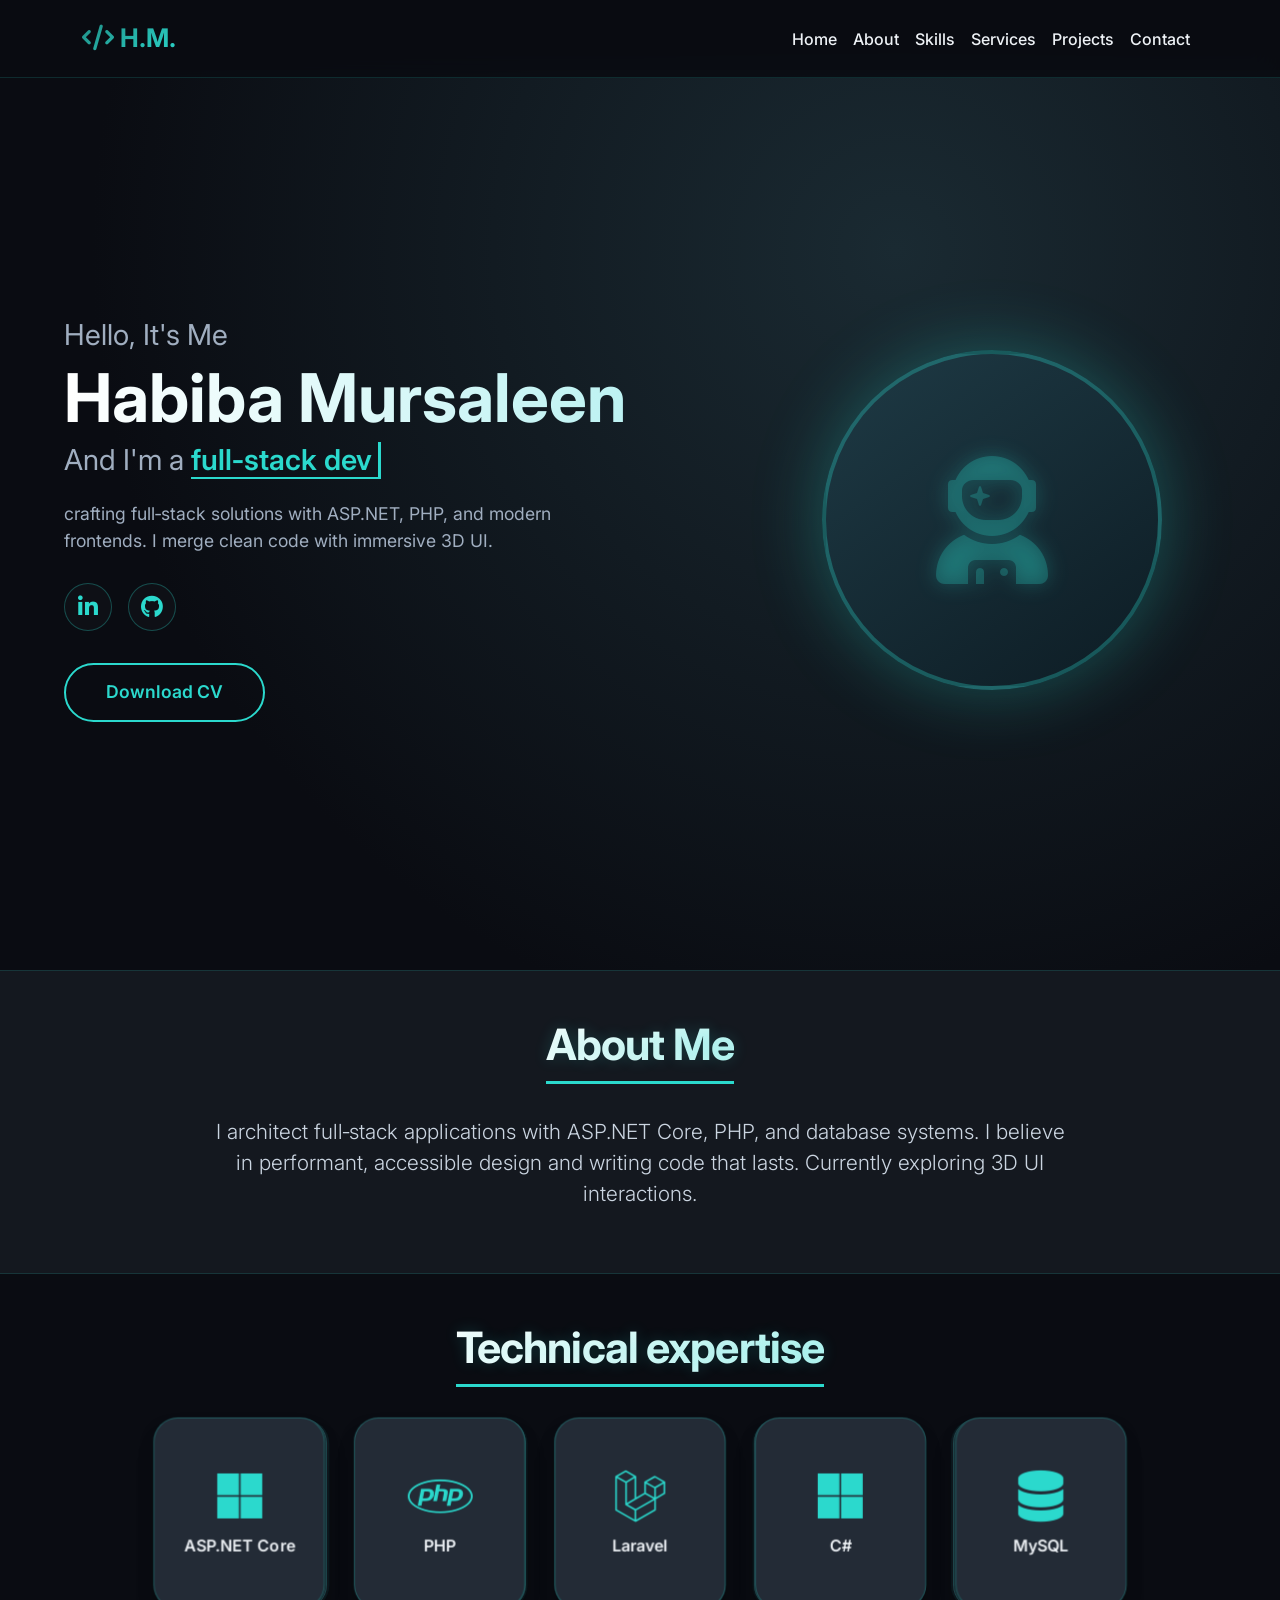
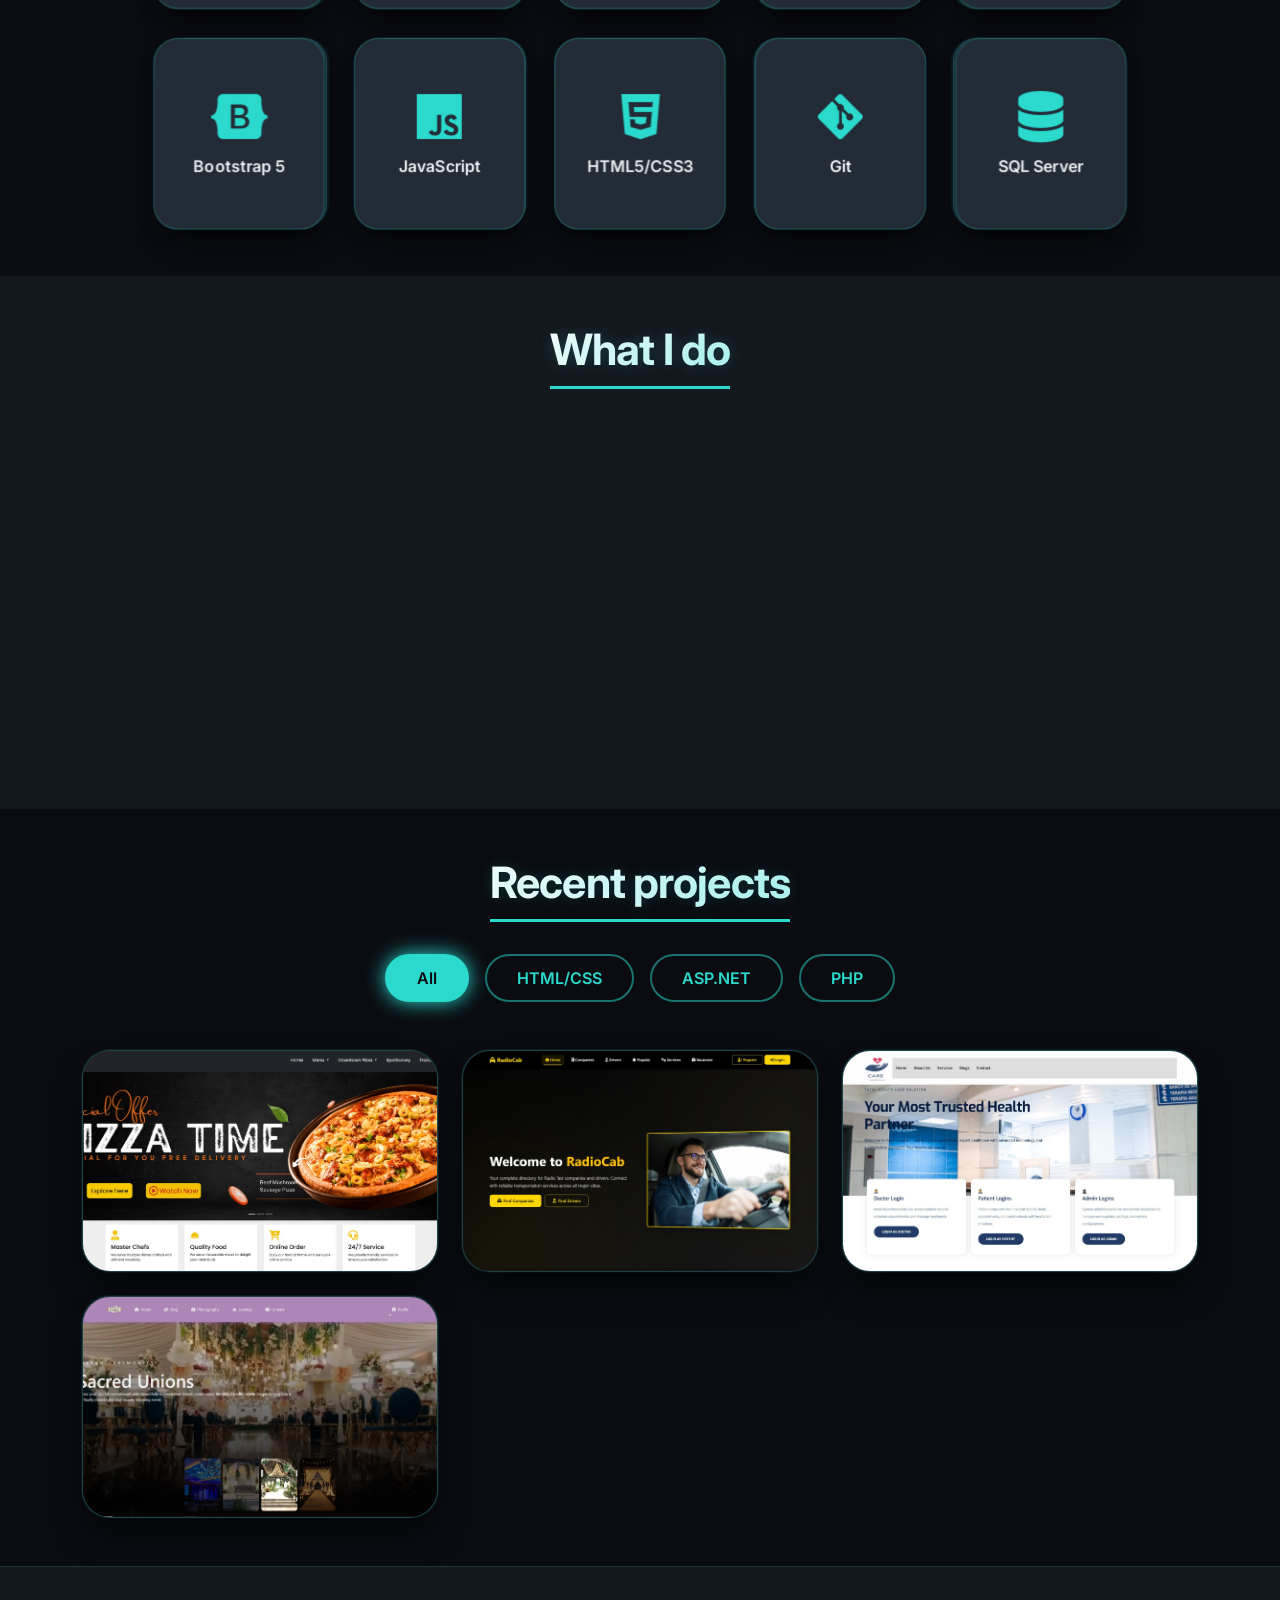
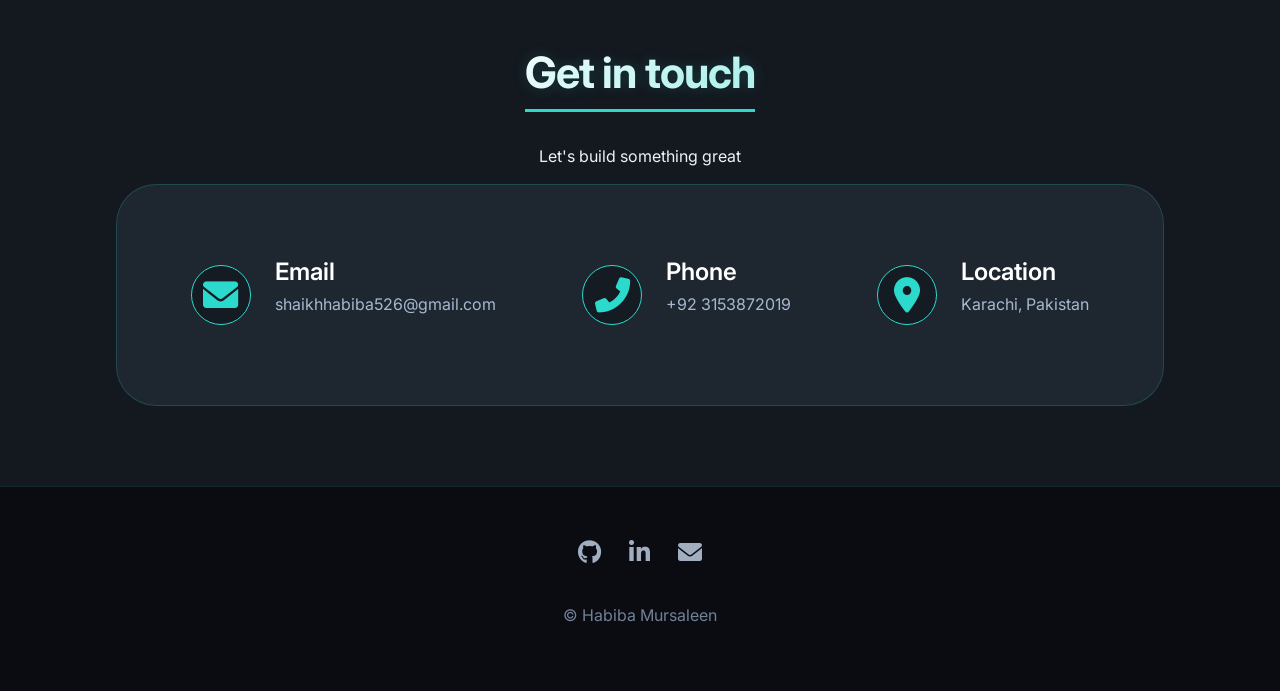
==== commit 472f0d2f: "add more chnages cv" ====
--- a/index.html
+++ b/index.html
@@ -42,10 +42,8 @@
           <h3>And I'm a <span id="typed"></span></h3>
           <p>crafting full‑stack solutions with ASP.NET, PHP, and modern frontends. I merge clean code with immersive 3D UI.</p>
           <div class="social-icons">
-            <a href="#" aria-label="facebook"><i class="fab fa-facebook-f"></i></a>
-            <a href="#" aria-label="instagram"><i class="fab fa-instagram"></i></a>
-            <a href="#" aria-label="linkedin"><i class="fab fa-linkedin-in"></i></a>
-            <a href="#" aria-label="github"><i class="fab fa-github"></i></a>
+            <a href="https://www.linkedin.com/in/habiba-mursaleen-426753395/" aria-label="linkedin"><i class="fab fa-linkedin-in"></i></a>
+            <a href="https://github.com/HAB712" aria-label="github"><i class="fab fa-github"></i></a>
           </div>
           <button class="btn-modern"><a href="#"><span>Download CV</span></a></button>
         </div>
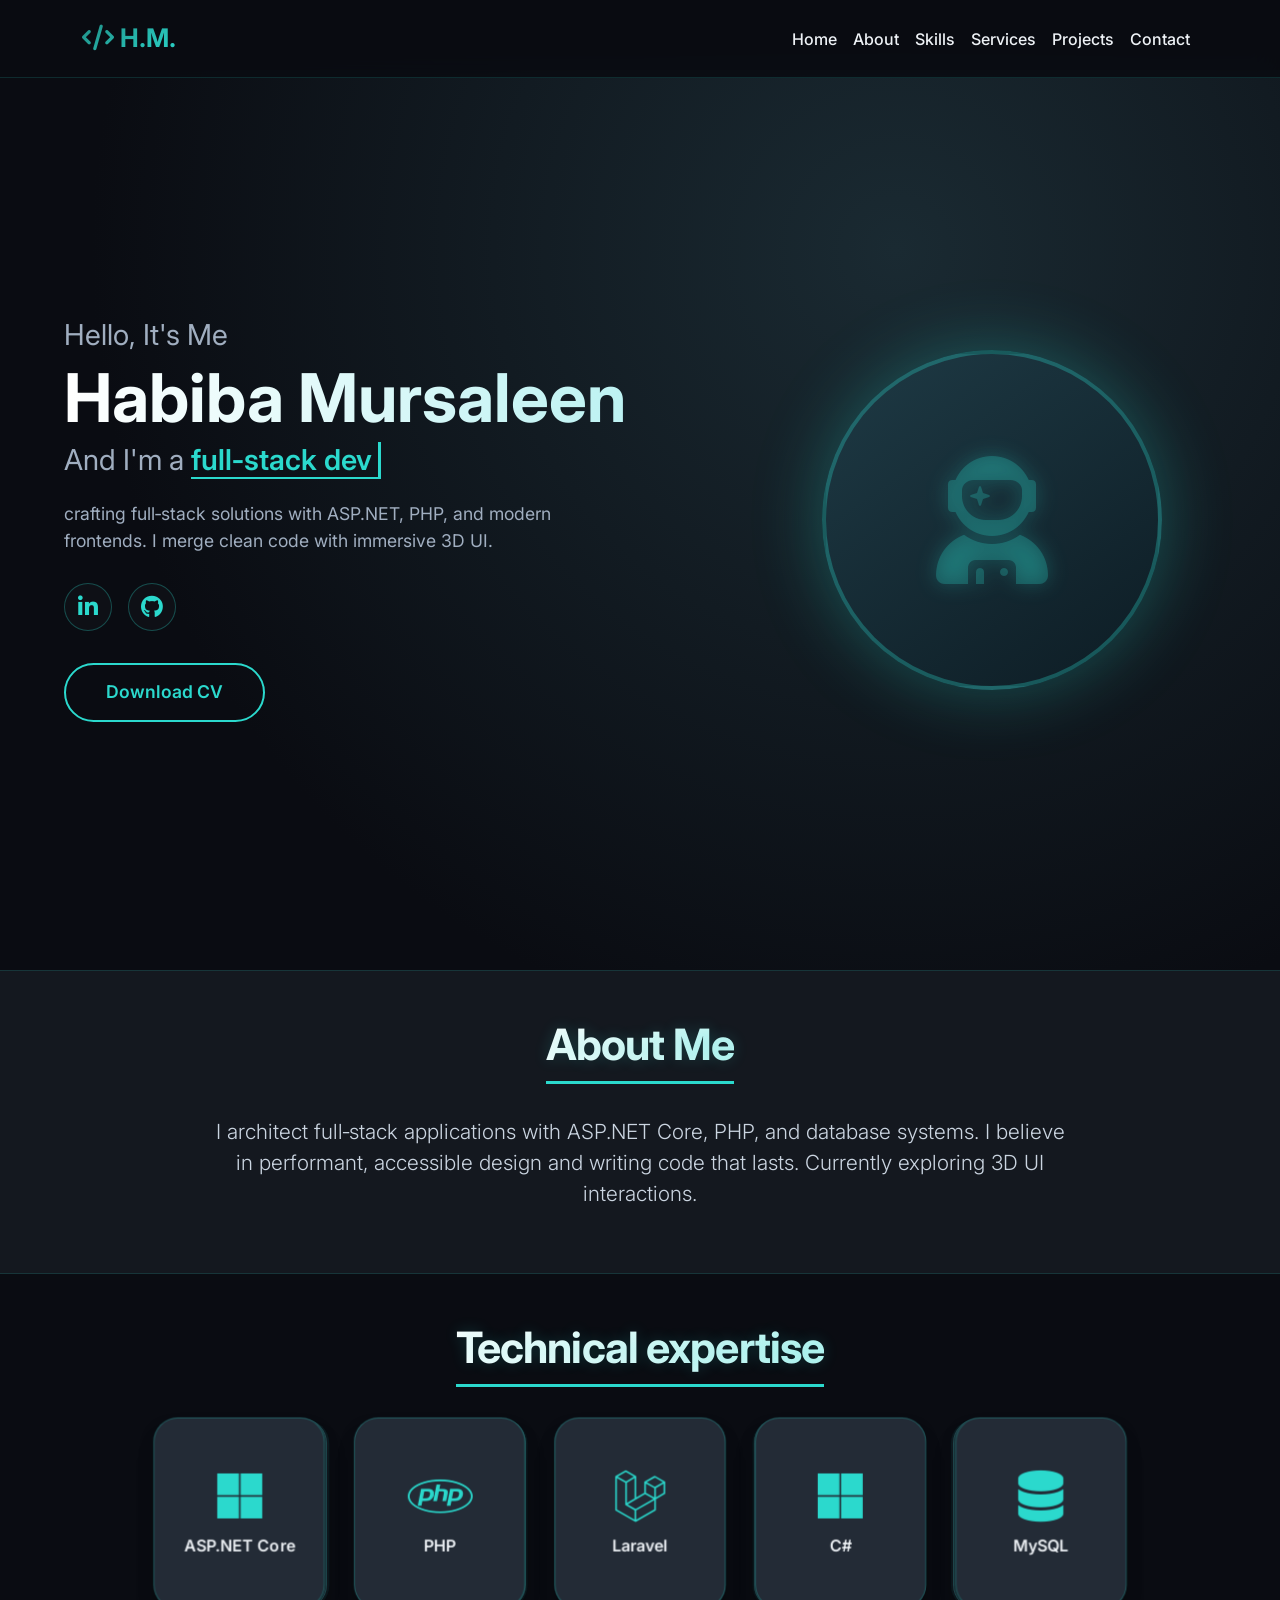
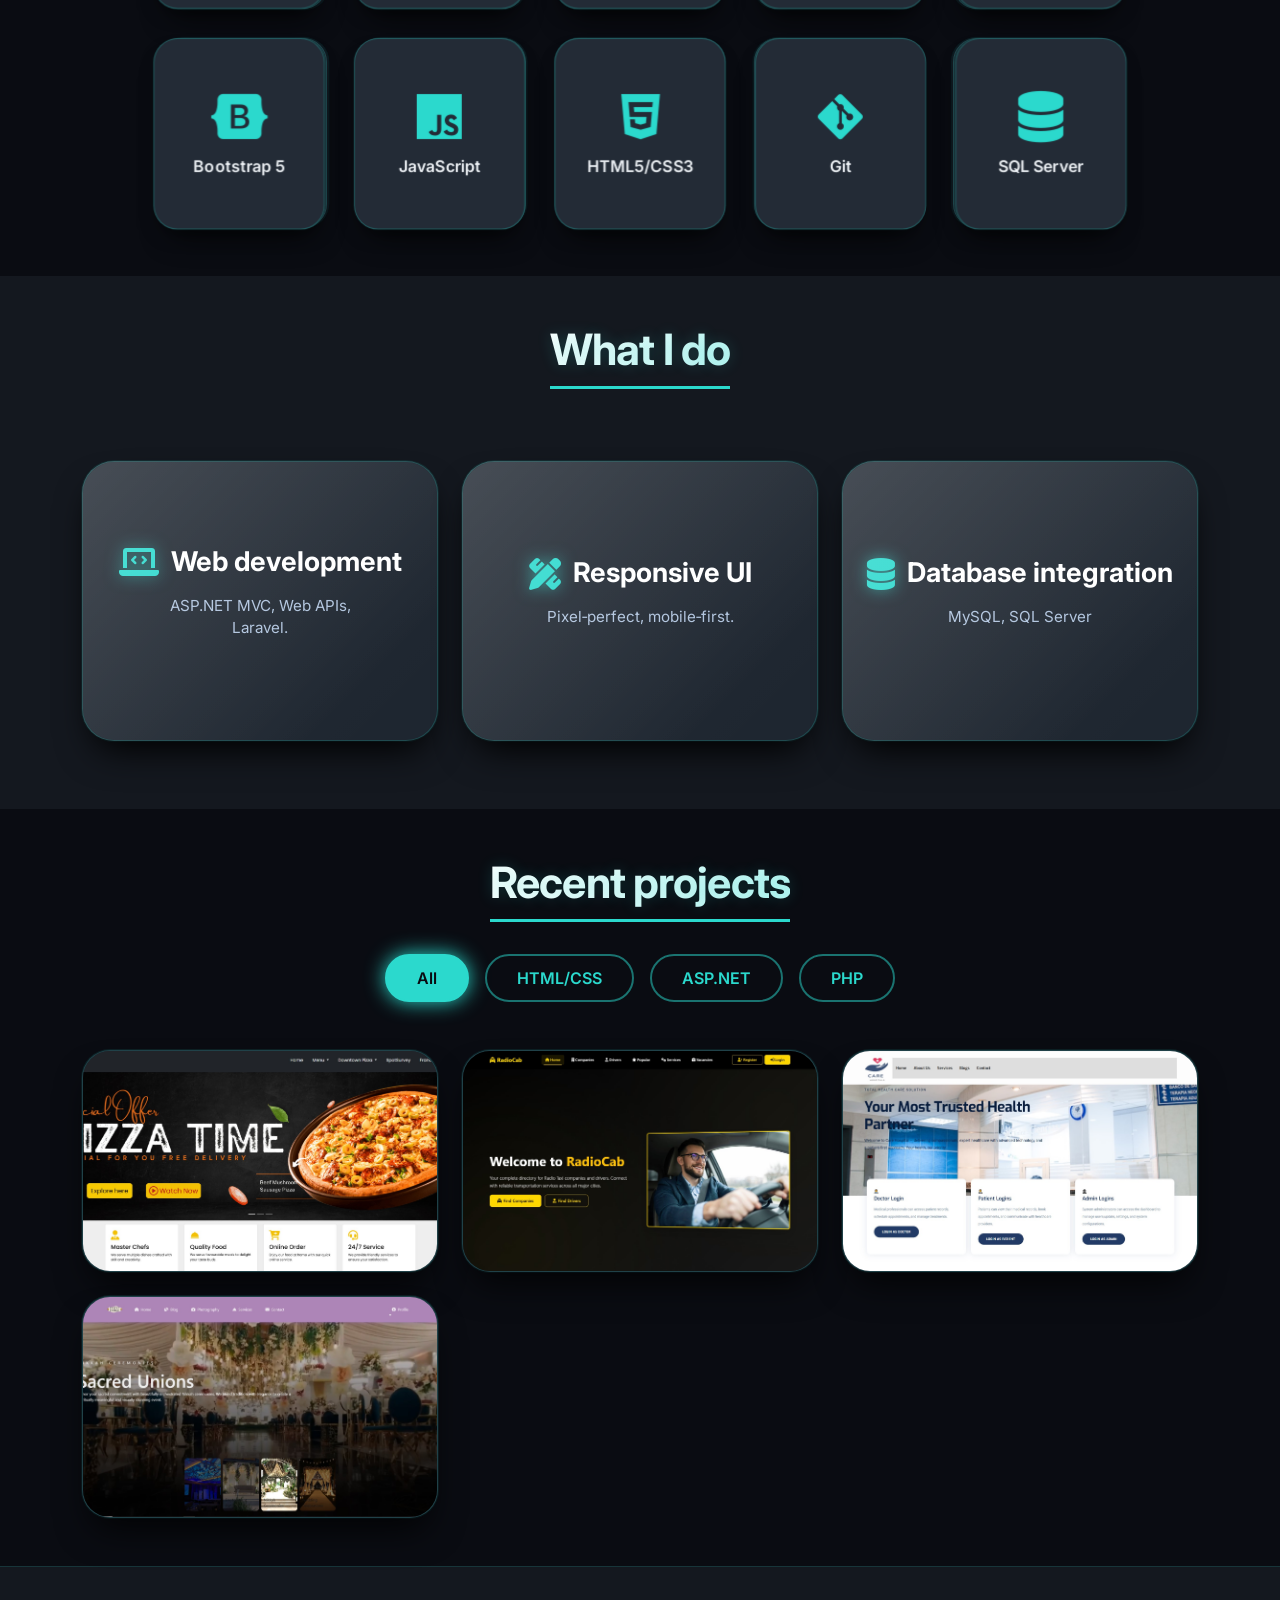
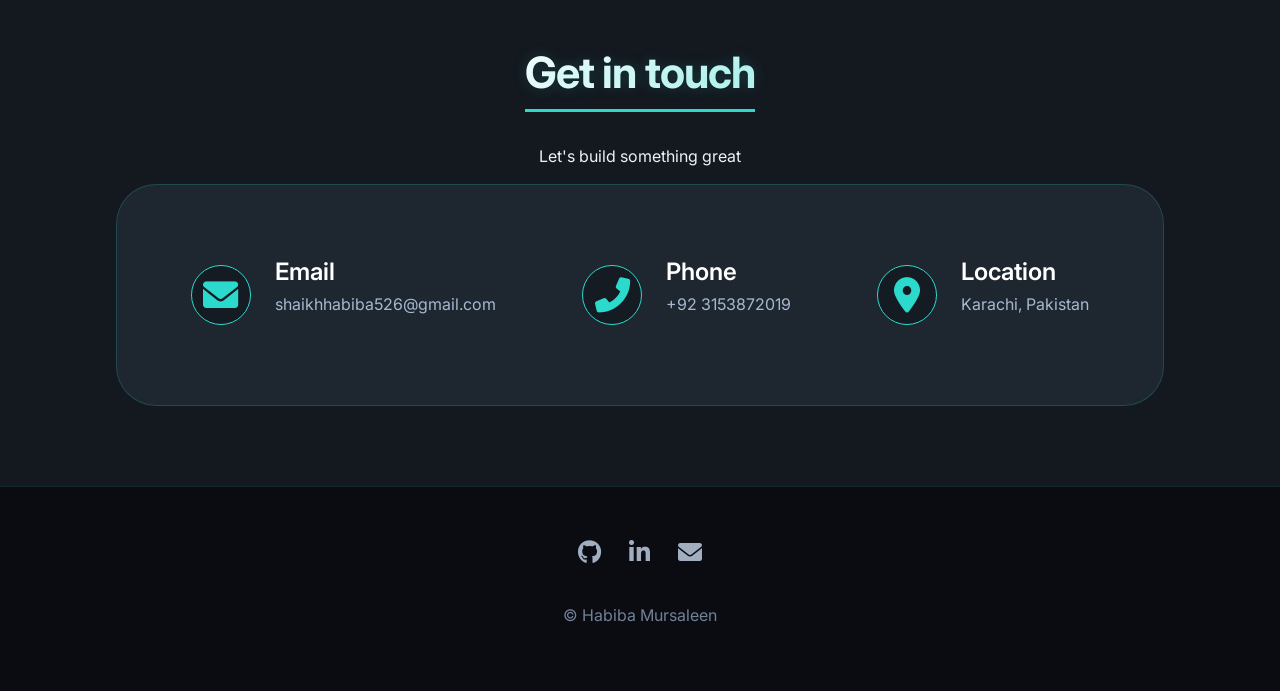
==== commit 733858d6: "add linking" ====
--- a/index.html
+++ b/index.html
@@ -45,7 +45,7 @@
             <a href="https://www.linkedin.com/in/habiba-mursaleen-426753395/" aria-label="linkedin"><i class="fab fa-linkedin-in"></i></a>
             <a href="https://github.com/HAB712" aria-label="github"><i class="fab fa-github"></i></a>
           </div>
-          <button class="btn-modern"><a href="#"><span>Download CV</span></a></button>
+          <button class="btn-modern"><a href="HabibaM.pdf"><span>Download CV</span></a></button>
         </div>
       </div>
       <div class="div2" data-aos="fade-left">
@@ -278,7 +278,7 @@
               <div class="project-overlay">
                 <div class="tech-badge"><span>ASP.NET MVC</span><span>SQL Server</span></div>
                 <p>RadioCab Directory system with advertise and job management.</p>
-                <a href="#" class="btn-ghost" target="_blank">Live Preview</a>
+                <a href="https://github.com/HAB712/RadioCab-Asp.Net" class="btn-ghost" target="_blank">Live Preview</a>
               </div>
             </div>
           </div>
@@ -329,12 +329,6 @@
         <div class="contact-item"><i class="fas fa-phone-alt"></i><div class="contact-details"><h4>Phone</h4><p>+92 3153872019</p></div></div>
         <div class="contact-item"><i class="fas fa-map-marker-alt"></i><div class="contact-details"><h4>Location</h4><p>Karachi, Pakistan</p></div></div>
       </div>
-      <!-- <form class="contact-form" data-aos="fade-left">
-        <div class="form-group"><label for="name">Your Name</label><input type="text" id="name" placeholder="Enter Your Name" required></div>
-        <div class="form-group"><label for="email">Your Email</label><input type="email" id="email" placeholder="abc@example.com" required></div>
-        <div class="form-group"><label for="message">Message</label><textarea id="message" placeholder="Tell me about your project..." rows="4" required></textarea></div>
-        <button type="submit" class="submit-btn"><i class="fas fa-paper-plane me-2"></i>Send Message</button>
-      </form> -->
     </div>
   </section>
 
